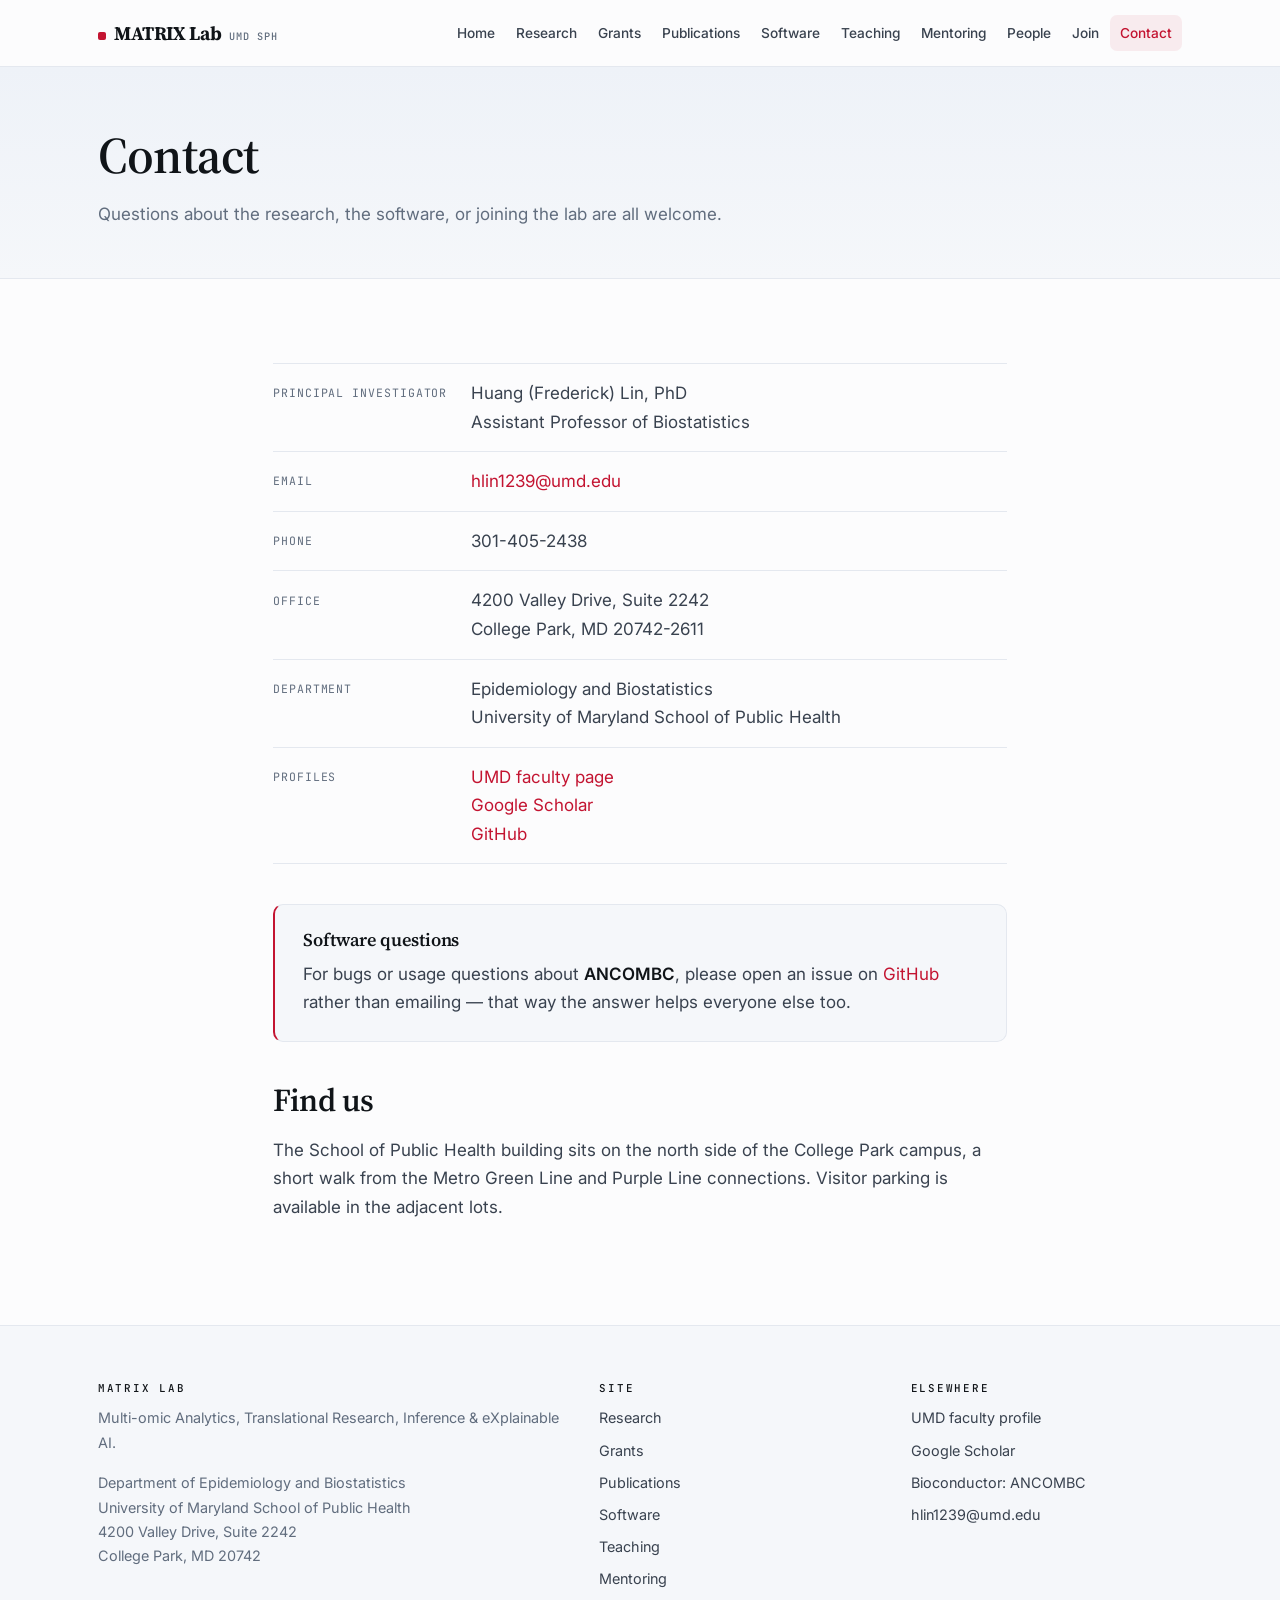
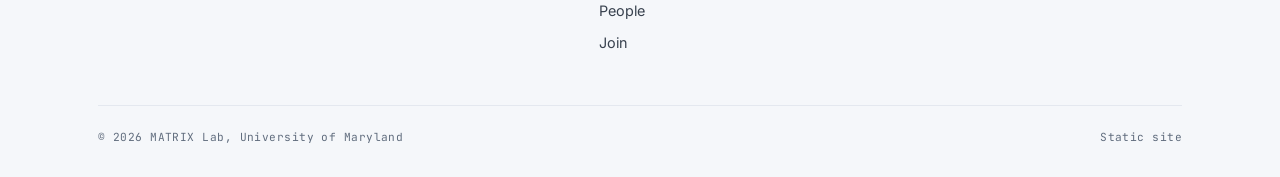
==== docs/contact.html @ 94267ea6 "Move site into docs/ and keep org profile text in-repo GitHub Pages branch deploys only publish from" ====
<!DOCTYPE html>
<html lang="en">
<head>
<meta charset="utf-8">
<meta name="viewport" content="width=device-width, initial-scale=1">
<title>Contact | MATRIX Lab</title>
<meta name="description" content="Contact the MATRIX Lab at the University of Maryland School of Public Health.">
<link rel="preconnect" href="https://fonts.googleapis.com">
<link rel="preconnect" href="https://fonts.gstatic.com" crossorigin>
<link href="https://fonts.googleapis.com/css2?family=Inter:wght@400;500;600;700&family=JetBrains+Mono:wght@400;500&family=Source+Serif+4:ital,opsz,wght@0,8..60,400..700;1,8..60,400&display=swap" rel="stylesheet">
<link rel="stylesheet" href="assets/css/style.css">
</head>
<body>
<a class="skip" href="#main">Skip to content</a>

<header class="site-header">
  <div class="wrap nav">
    <a class="brand" href="index.html"><span class="dot"></span>MATRIX Lab <small>UMD SPH</small></a>
    <button class="nav-toggle" aria-expanded="false" aria-controls="nav-links" aria-label="Toggle menu">&#9776;</button>
    <ul class="nav-links" id="nav-links">
      <li><a href="index.html">Home</a></li>
      <li><a href="research.html">Research</a></li>
      <li><a href="grants.html">Grants</a></li>
      <li><a href="publications.html">Publications</a></li>
      <li><a href="software.html">Software</a></li>
      <li><a href="teaching.html">Teaching</a></li>
      <li><a href="mentoring.html">Mentoring</a></li>
      <li><a href="people.html">People</a></li>
      <li><a href="join.html">Join</a></li>
      <li><a href="contact.html" class="active">Contact</a></li>
    </ul>
  </div>
</header>

<main id="main">
  <div class="page-head">
    <div class="wrap">
      <h1>Contact</h1>
      <p>Questions about the research, the software, or joining the lab are all welcome.</p>
    </div>
  </div>

  <section>
    <div class="wrap narrow">
      <div class="rows">
        <div><span class="k">Principal Investigator</span><span>Huang (Frederick) Lin, PhD<br>Assistant Professor of Biostatistics</span></div>
        <div><span class="k">Email</span><span><a href="mailto:hlin1239@umd.edu">hlin1239@umd.edu</a></span></div>
        <div><span class="k">Phone</span><span>301-405-2438</span></div>
        <div><span class="k">Office</span><span>4200 Valley Drive, Suite 2242<br>College Park, MD 20742-2611</span></div>
        <div><span class="k">Department</span><span>Epidemiology and Biostatistics<br>University of Maryland School of Public Health</span></div>
        <div><span class="k">Profiles</span><span>
          <a href="https://sph.umd.edu/people/huang-lin">UMD faculty page</a><br>
          <a href="https://scholar.google.com/citations?user=ysKnF2EAAAAJ&amp;hl=en">Google Scholar</a><br>
          <a href="https://github.com/FrederickHuangLin">GitHub</a>
        </span></div>
      </div>

      <div class="callout" style="margin-top:2.5rem">
        <h3>Software questions</h3>
        <p style="margin-bottom:0">
          For bugs or usage questions about <strong>ANCOMBC</strong>, please open an issue on
          <a href="https://github.com/FrederickHuangLin/ANCOMBC">GitHub</a> rather than emailing &mdash;
          that way the answer helps everyone else too.
        </p>
      </div>

      <h2 style="margin-top:2.5rem">Find us</h2>
      <p>
        The School of Public Health building sits on the north side of the College Park campus, a short
        walk from the Metro Green Line and Purple Line connections. Visitor parking is available in the
        adjacent lots.
      </p>
      <!-- EDIT: to embed a map, paste a Google Maps "Embed a map" iframe here. -->
    </div>
  </section>
</main>

<footer class="site-footer">
  <div class="wrap">
    <div class="footer-grid">
      <div>
        <h4>MATRIX Lab</h4>
        <p>Multi-omic Analytics, Translational Research, Inference &amp; eXplainable AI.</p>
        <p>Department of Epidemiology and Biostatistics<br>
           University of Maryland School of Public Health<br>
           4200 Valley Drive, Suite 2242<br>
           College Park, MD 20742</p>
      </div>
      <div>
        <h4>Site</h4>
        <ul>
          <li><a href="research.html">Research</a></li>
          <li><a href="grants.html">Grants</a></li>
          <li><a href="publications.html">Publications</a></li>
          <li><a href="software.html">Software</a></li>
          <li><a href="teaching.html">Teaching</a></li>
          <li><a href="mentoring.html">Mentoring</a></li>
          <li><a href="people.html">People</a></li>
          <li><a href="join.html">Join</a></li>
        </ul>
      </div>
      <div>
        <h4>Elsewhere</h4>
        <ul>
          <li><a href="https://sph.umd.edu/people/huang-lin">UMD faculty profile</a></li>
          <li><a href="https://scholar.google.com/citations?user=ysKnF2EAAAAJ&amp;hl=en">Google Scholar</a></li>
          <li><a href="https://www.bioconductor.org/packages/ANCOMBC/">Bioconductor: ANCOMBC</a></li>
          <li><a href="mailto:hlin1239@umd.edu">hlin1239@umd.edu</a></li>
        </ul>
      </div>
    </div>
    <div class="footer-bottom">
      <span>&copy; <span class="year">2026</span> MATRIX Lab, University of Maryland</span>
      <span>Static site</span>
    </div>
  </div>
</footer>

<script src="assets/js/main.js"></script>
</body>
</html>
---- docs/assets/css/style.css ----
/* ==========================================================================
   MATRIX Lab - stylesheet
   Light, minimalist, technical. All color decisions live in :root below,
   so re-theming the entire site is a few lines of editing.
   ========================================================================== */

:root {
  /* --- Surfaces (light throughout) --- */
  --paper:      #fcfcfd;   /* page background */
  --paper-warm: #f5f7fa;   /* alternating sections, page headers */
  --paper-tint: #eef2f8;   /* hero wash */
  --card:       #ffffff;

  /* --- Ink --- */
  --ink:    #101418;       /* headings + body */
  --ink-2:  #39424f;       /* secondary body */
  --muted:  #616d7e;       /* captions, labels */
  --line:   #e4e8ef;       /* hairlines */
  --line-2: #d3dae4;       /* stronger hairlines */

  /* --- Accents --- */
  --brand:      #c31431;   /* UMD-inspired red: links, accents */
  --brand-dark: #8f0d23;
  --brand-soft: rgba(195, 20, 49, .07);
  --cool:       #4a6fa5;   /* cool secondary, used only in graphics */

  /* --- Type --- */
  --serif: "Source Serif 4", Georgia, "Times New Roman", serif;
  --sans:  "Inter", -apple-system, BlinkMacSystemFont, "Segoe UI", Roboto, Arial, sans-serif;
  --mono:  "JetBrains Mono", ui-monospace, "Cascadia Code", Consolas, monospace;

  /* --- Layout --- */
  --maxw: 1140px;
  --radius: 10px;
}

/* --- Baseline --- */
*, *::before, *::after { box-sizing: border-box; }
html { scroll-behavior: smooth; -webkit-text-size-adjust: 100%; }
body {
  margin: 0;
  font-family: var(--sans);
  font-size: 17px;
  line-height: 1.68;
  color: var(--ink-2);
  background: var(--paper);
  -webkit-font-smoothing: antialiased;
}
img { max-width: 100%; display: block; }
a { color: var(--brand); text-decoration: none; }
a:hover { text-decoration: underline; text-underline-offset: 3px; }

h1, h2, h3, h4 {
  font-family: var(--serif); font-weight: 600; line-height: 1.18;
  color: var(--ink); margin: 0 0 .5em; letter-spacing: -.015em;
}
h1 { font-size: clamp(2.2rem, 5vw, 3.2rem); }
h2 { font-size: clamp(1.55rem, 3vw, 2rem); }
h3 { font-size: 1.13rem; letter-spacing: -.005em; }
p  { margin: 0 0 1.15em; }
ul, ol { margin: 0 0 1.15em; padding-left: 1.25em; }
li { margin-bottom: .45em; }
strong { color: var(--ink); font-weight: 600; }
code {
  font-family: var(--mono); font-size: .86em; color: var(--ink);
  background: var(--paper-warm); border: 1px solid var(--line);
  border-radius: 5px; padding: .12em .42em;
}
hr { border: 0; border-top: 1px solid var(--line); margin: 3rem 0; }

.wrap { max-width: var(--maxw); margin: 0 auto; padding: 0 28px; }
.narrow { max-width: 790px; }

/* ==========================================================================
   Header / navigation
   ========================================================================== */
.site-header {
  position: sticky; top: 0; z-index: 50;
  background: rgba(252,252,253,.86);
  backdrop-filter: saturate(180%) blur(12px);
  border-bottom: 1px solid var(--line);
}
.nav { display: flex; align-items: center; justify-content: space-between; height: 66px; gap: 20px; }

.brand {
  display: flex; align-items: baseline; gap: .5rem; flex: none;
  font-family: var(--serif); font-size: 1.2rem; font-weight: 700;
  color: var(--ink); letter-spacing: -.02em;
}
.brand:hover { text-decoration: none; }
.brand .dot { width: 8px; height: 8px; border-radius: 2px; background: var(--brand); display: inline-block; }
.brand small {
  font-family: var(--mono); font-size: .64rem; font-weight: 500; color: var(--muted);
  letter-spacing: .1em; text-transform: uppercase;
}

.nav-links { display: flex; gap: 1px; list-style: none; margin: 0; padding: 0; }
.nav-links li { margin: 0; }
.nav-links a {
  display: block; padding: 7px 10px; border-radius: 7px;
  color: var(--ink-2); font-size: .855rem; font-weight: 500; white-space: nowrap;
}
.nav-links a:hover { background: var(--paper-warm); color: var(--ink); text-decoration: none; }
.nav-links a.active { color: var(--brand); background: var(--brand-soft); }

.nav-toggle {
  display: none; background: none; border: 1px solid var(--line-2); border-radius: 8px;
  padding: 7px 11px; cursor: pointer; font-size: 1rem; line-height: 1; color: var(--ink);
}

@media (max-width: 1060px) {
  .nav-toggle { display: block; }
  .nav-links {
    display: none; position: absolute; top: 66px; left: 0; right: 0;
    flex-direction: column; gap: 0; padding: 8px 20px 18px;
    background: var(--paper); border-bottom: 1px solid var(--line);
  }
  .nav-links.open { display: flex; }
  .nav-links a { padding: 11px 8px; font-size: .95rem; }
}
@media (max-width: 420px) { .brand small { display: none; } }

/* ==========================================================================
   Hero (light)
   ========================================================================== */
.hero {
  background:
    linear-gradient(180deg, var(--paper-tint) 0%, var(--paper) 88%);
  border-bottom: 1px solid var(--line);
  padding: 84px 0 78px;
  position: relative; overflow: hidden;
}
.hero-grid { display: grid; grid-template-columns: 1.25fr .75fr; gap: 56px; align-items: center; }
@media (max-width: 940px) {
  .hero-grid { grid-template-columns: 1fr; gap: 40px; }
  .hero-figure { display: none; }
}
.hero h1 { margin-bottom: .22em; }
.hero .expansion {
  font-family: var(--sans); font-size: clamp(1rem, 2vw, 1.16rem);
  color: var(--muted); margin-bottom: 1.5em; max-width: 46ch;
}
.hero .expansion b { color: var(--brand); font-weight: 600; }
.hero .mission { font-size: 1.07rem; color: var(--ink-2); max-width: 60ch; }
.tagline {
  font-family: var(--serif); font-style: italic; font-size: 1.22rem; color: var(--ink);
  border-left: 2px solid var(--brand); padding-left: 1.1rem; margin: 2.1rem 0 0;
}

/* mono micro-labels give the site its technical register */
.eyebrow, .kicker, .lbl {
  font-family: var(--mono); font-size: .68rem; font-weight: 500;
  letter-spacing: .16em; text-transform: uppercase;
}
.eyebrow { display: inline-block; color: var(--brand); margin-bottom: 1.15rem; }
.kicker  { display: block; color: var(--brand); margin-bottom: .8rem; }

/* --- Buttons --- */
.btn {
  display: inline-block; padding: 10px 19px; border-radius: 8px;
  font-size: .9rem; font-weight: 600; border: 1px solid transparent; cursor: pointer;
  transition: background .15s ease, border-color .15s ease, color .15s ease;
}
.btn:hover { text-decoration: none; }
.btn-primary { background: var(--brand); color: #fff; }
.btn-primary:hover { background: var(--brand-dark); }
.btn-outline { border-color: var(--line-2); color: var(--ink); background: var(--card); }
.btn-outline:hover { border-color: var(--brand); color: var(--brand); }
.btn-row { display: flex; flex-wrap: wrap; gap: 11px; margin-top: 2.1rem; }

/* ==========================================================================
   Sections
   ========================================================================== */
section { padding: 84px 0; }
section.soft {
  background: var(--paper-warm);
  border-top: 1px solid var(--line); border-bottom: 1px solid var(--line);
}
.section-head { max-width: 70ch; margin-bottom: 2.8rem; }
.section-head p { color: var(--muted); margin-bottom: 0; }

/* Interior page header */
.page-head {
  background: linear-gradient(180deg, var(--paper-tint), var(--paper-warm));
  border-bottom: 1px solid var(--line); padding: 58px 0 50px;
}
.page-head h1 { margin-bottom: .28em; }
.page-head p { color: var(--muted); max-width: 68ch; margin-bottom: 0; }

/* --- Grids & cards --- */
.grid { display: grid; gap: 18px; }
.grid-2 { grid-template-columns: repeat(auto-fit, minmax(300px, 1fr)); }
.grid-3 { grid-template-columns: repeat(auto-fit, minmax(275px, 1fr)); }
.grid-4 { grid-template-columns: repeat(auto-fit, minmax(200px, 1fr)); }

.card {
  background: var(--card); border: 1px solid var(--line); border-radius: var(--radius);
  padding: 26px 26px 28px;
  transition: border-color .18s ease, transform .18s ease;
}
.card:hover { border-color: var(--line-2); transform: translateY(-2px); }
.card h3 { margin-bottom: .5em; }
.card p:last-child { margin-bottom: 0; }
.card .icon {
  width: 34px; height: 34px; border-radius: 8px; display: grid; place-items: center;
  background: var(--brand-soft); color: var(--brand); margin-bottom: 15px;
}
.card .icon svg { width: 19px; height: 19px; }
.card .role { color: var(--brand); font-weight: 600; font-size: .87rem; margin-bottom: .9em; }

/* Stat tiles */
.stat { text-align: center; padding: 26px 16px; }
.stat .num { font-family: var(--serif); font-size: 2.15rem; font-weight: 600; color: var(--ink); line-height: 1; }
.stat .lbl { display: block; color: var(--muted); margin-top: .7rem; }

/* --- News list --- */
.news { list-style: none; padding: 0; margin: 0; }
.news li {
  display: grid; grid-template-columns: 112px 1fr; gap: 20px;
  padding: 17px 0; border-top: 1px solid var(--line); margin: 0;
}
.news li:last-child { border-bottom: 1px solid var(--line); }
.news time { font-family: var(--mono); font-size: .78rem; color: var(--muted); padding-top: .3em; }
.news p { margin: 0; }
@media (max-width: 620px) { .news li { grid-template-columns: 1fr; gap: 5px; } }

/* --- People --- */
.person { display: grid; grid-template-columns: 190px 1fr; gap: 34px; align-items: start; }
.person img, .person .avatar {
  width: 190px; height: 232px; object-fit: cover; border-radius: var(--radius);
  border: 1px solid var(--line); background: var(--paper-warm);
}
.avatar {
  display: grid; place-items: center; color: var(--muted);
  font-family: var(--mono); font-size: .7rem; text-align: center; padding: 14px; line-height: 1.6;
}
.person h3 { margin-bottom: .18em; font-size: 1.3rem; }
.person .role { color: var(--brand); font-weight: 600; font-size: .9rem; margin-bottom: 1.1em; }
@media (max-width: 700px) { .person { grid-template-columns: 1fr; gap: 20px; } }

.member { text-align: center; }
.member .avatar, .member img { width: 100%; height: 190px; margin-bottom: 15px; }
.member h3 { font-size: 1rem; margin-bottom: .12em; }
.member .role { font-size: .82rem; color: var(--muted); margin: 0; }

/* --- Entry lists: publications, grants, courses, mentee projects --- */
.pub-list { list-style: none; padding: 0; margin: 0; }
.pub-list > li { padding: 24px 0; border-top: 1px solid var(--line); margin: 0; }
.pub-list > li:last-child { border-bottom: 1px solid var(--line); }
.pub-title {
  font-family: var(--serif); font-size: 1.12rem; font-weight: 600;
  display: block; margin-bottom: .32em; color: var(--ink);
}
.pub-authors { color: var(--muted); font-size: .92rem; margin-bottom: .3em; }
.pub-authors .me { color: var(--ink); font-weight: 600; }
.pub-venue { font-size: .92rem; margin-bottom: 0; color: var(--muted); }
.pub-venue em { color: var(--ink); font-style: italic; }
.pub-note { font-size: .95rem; margin: .7em 0 0; }
.pub-links { margin-top: .7em; display: flex; flex-wrap: wrap; gap: 7px; }

.tag {
  display: inline-block; font-family: var(--mono); font-size: .68rem; font-weight: 500;
  letter-spacing: .05em; padding: 3px 9px; border-radius: 999px;
  border: 1px solid var(--line); background: var(--paper-warm); color: var(--muted);
}
a.tag:hover { border-color: var(--brand); color: var(--brand); text-decoration: none; }
.tag-hi { background: var(--brand-soft); border-color: rgba(195,20,49,.22); color: var(--brand); }
.tag-on { background: #e9f3ec; border-color: #c3e0cc; color: #1f6b3a; }   /* active / current */
.tag-off{ background: var(--paper-warm); border-color: var(--line); color: var(--muted); } /* completed */

/* --- Key/value rows --- */
.rows { border-top: 1px solid var(--line); }
.rows > div {
  display: grid; grid-template-columns: 178px 1fr; gap: 20px;
  padding: 15px 0; border-bottom: 1px solid var(--line);
}
.rows .k { font-family: var(--mono); font-size: .72rem; letter-spacing: .08em;
           text-transform: uppercase; color: var(--muted); padding-top: .35em; }
@media (max-width: 620px) { .rows > div { grid-template-columns: 1fr; gap: 3px; } .rows .k { padding-top: 0; } }

/* --- Callout --- */
.callout {
  background: var(--paper-warm); border: 1px solid var(--line);
  border-left: 2px solid var(--brand); border-radius: var(--radius); padding: 24px 28px;
}
.callout h3 { margin-top: 0; }
.callout p:last-child { margin-bottom: 0; }

/* --- Placeholder marker: obvious on screen, easy to grep for --- */
.todo {
  display: block; border: 1px dashed var(--line-2); border-radius: var(--radius);
  background: repeating-linear-gradient(135deg, transparent, transparent 9px, rgba(0,0,0,.014) 9px, rgba(0,0,0,.014) 18px);
  padding: 18px 22px; color: var(--muted); font-size: .93rem;
}
.todo::before {
  content: "PLACEHOLDER"; display: block; font-family: var(--mono); font-size: .62rem;
  letter-spacing: .16em; color: var(--brand); margin-bottom: .5em;
}
.todo p:last-child { margin-bottom: 0; }

/* ==========================================================================
   Footer (light)
   ========================================================================== */
.site-footer {
  background: var(--paper-warm); border-top: 1px solid var(--line);
  color: var(--muted); padding: 56px 0 30px; font-size: .9rem;
}
.site-footer h4 {
  font-family: var(--mono); font-size: .68rem; font-weight: 500; letter-spacing: .16em;
  text-transform: uppercase; color: var(--ink); margin-bottom: 1.1em;
}
.site-footer a { color: var(--ink-2); }
.site-footer a:hover { color: var(--brand); }
.footer-grid { display: grid; grid-template-columns: 1.7fr 1fr 1fr; gap: 40px; }
@media (max-width: 760px) { .footer-grid { grid-template-columns: 1fr; gap: 30px; } }
.site-footer ul { list-style: none; padding: 0; margin: 0; }
.site-footer li { margin-bottom: .55em; }
.footer-bottom {
  margin-top: 42px; padding-top: 22px; border-top: 1px solid var(--line);
  display: flex; justify-content: space-between; flex-wrap: wrap; gap: 10px;
  font-family: var(--mono); font-size: .7rem; letter-spacing: .04em; color: var(--muted);
}

/* Accessibility */
.skip { position: absolute; left: -9999px; }
.skip:focus {
  left: 14px; top: 14px; background: var(--card); color: var(--ink);
  padding: 10px 16px; border-radius: 8px; border: 1px solid var(--line-2); z-index: 100;
}
:focus-visible { outline: 2px solid var(--brand); outline-offset: 2px; border-radius: 4px; }

@media print {
  .site-header, .site-footer, .btn-row, .nav-toggle { display: none; }
  body { font-size: 11pt; }
}

/* --- Hero figure: the sparse-matrix motif --- */
.hero-figure { justify-self: end; max-width: 300px; width: 100%; }
.hero-figure svg { display: block; overflow: visible; }
.figure-note {
  font-family: var(--mono); font-size: .62rem; letter-spacing: .1em;
  text-transform: uppercase; color: var(--muted);
  margin: 1.1rem 0 0; text-align: right;
}

/* --- Cards that are themselves links --- */
a.card { display: block; text-decoration: none; }
a.card:hover { text-decoration: none; border-color: var(--brand); }
a.card h3 { color: var(--ink); }
a.card .kicker { margin-bottom: .55rem; }
a.card p { color: var(--ink-2); }
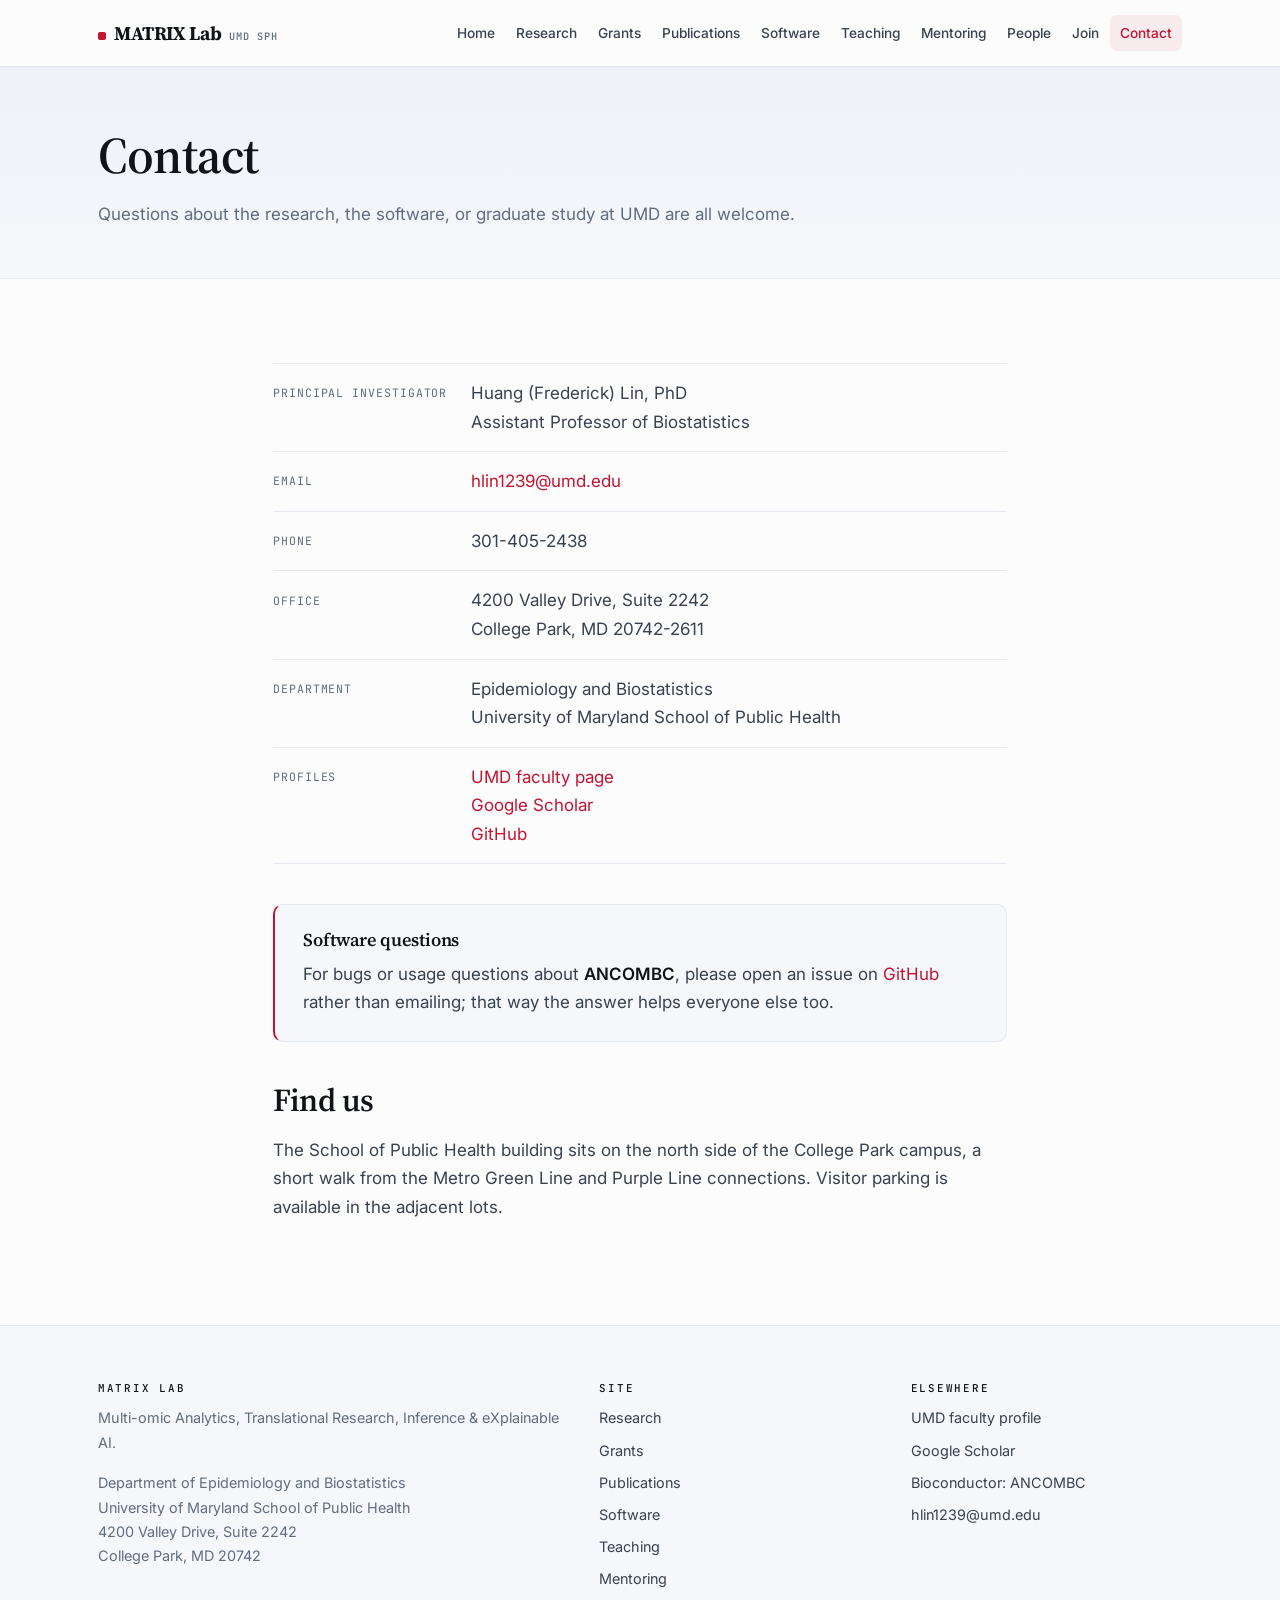
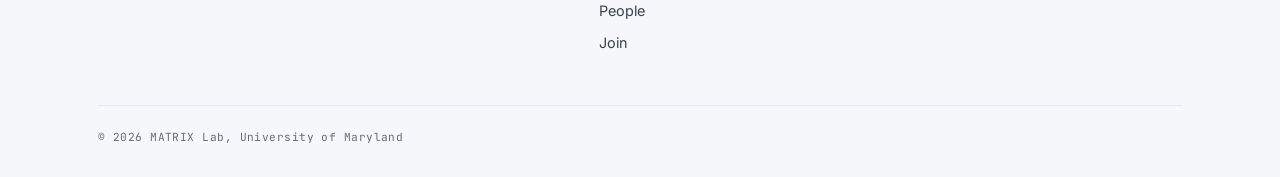
==== commit 75ca2d6d: "Revise site copy ahead of publication Tone down recruitment language throughout: the Join page now p" ====
--- a/docs/contact.html
+++ b/docs/contact.html
@@ -1,121 +1,119 @@
-<!DOCTYPE html>
-<html lang="en">
-<head>
-<meta charset="utf-8">
-<meta name="viewport" content="width=device-width, initial-scale=1">
-<title>Contact | MATRIX Lab</title>
-<meta name="description" content="Contact the MATRIX Lab at the University of Maryland School of Public Health.">
-<link rel="preconnect" href="https://fonts.googleapis.com">
-<link rel="preconnect" href="https://fonts.gstatic.com" crossorigin>
-<link href="https://fonts.googleapis.com/css2?family=Inter:wght@400;500;600;700&family=JetBrains+Mono:wght@400;500&family=Source+Serif+4:ital,opsz,wght@0,8..60,400..700;1,8..60,400&display=swap" rel="stylesheet">
-<link rel="stylesheet" href="assets/css/style.css">
-</head>
-<body>
-<a class="skip" href="#main">Skip to content</a>
-
-<header class="site-header">
-  <div class="wrap nav">
-    <a class="brand" href="index.html"><span class="dot"></span>MATRIX Lab <small>UMD SPH</small></a>
-    <button class="nav-toggle" aria-expanded="false" aria-controls="nav-links" aria-label="Toggle menu">&#9776;</button>
-    <ul class="nav-links" id="nav-links">
-      <li><a href="index.html">Home</a></li>
-      <li><a href="research.html">Research</a></li>
-      <li><a href="grants.html">Grants</a></li>
-      <li><a href="publications.html">Publications</a></li>
-      <li><a href="software.html">Software</a></li>
-      <li><a href="teaching.html">Teaching</a></li>
-      <li><a href="mentoring.html">Mentoring</a></li>
-      <li><a href="people.html">People</a></li>
-      <li><a href="join.html">Join</a></li>
-      <li><a href="contact.html" class="active">Contact</a></li>
-    </ul>
-  </div>
-</header>
-
-<main id="main">
-  <div class="page-head">
-    <div class="wrap">
-      <h1>Contact</h1>
-      <p>Questions about the research, the software, or joining the lab are all welcome.</p>
-    </div>
-  </div>
-
-  <section>
-    <div class="wrap narrow">
-      <div class="rows">
-        <div><span class="k">Principal Investigator</span><span>Huang (Frederick) Lin, PhD<br>Assistant Professor of Biostatistics</span></div>
-        <div><span class="k">Email</span><span><a href="mailto:hlin1239@umd.edu">hlin1239@umd.edu</a></span></div>
-        <div><span class="k">Phone</span><span>301-405-2438</span></div>
-        <div><span class="k">Office</span><span>4200 Valley Drive, Suite 2242<br>College Park, MD 20742-2611</span></div>
-        <div><span class="k">Department</span><span>Epidemiology and Biostatistics<br>University of Maryland School of Public Health</span></div>
-        <div><span class="k">Profiles</span><span>
-          <a href="https://sph.umd.edu/people/huang-lin">UMD faculty page</a><br>
-          <a href="https://scholar.google.com/citations?user=ysKnF2EAAAAJ&amp;hl=en">Google Scholar</a><br>
-          <a href="https://github.com/FrederickHuangLin">GitHub</a>
-        </span></div>
-      </div>
-
-      <div class="callout" style="margin-top:2.5rem">
-        <h3>Software questions</h3>
-        <p style="margin-bottom:0">
-          For bugs or usage questions about <strong>ANCOMBC</strong>, please open an issue on
-          <a href="https://github.com/FrederickHuangLin/ANCOMBC">GitHub</a> rather than emailing &mdash;
-          that way the answer helps everyone else too.
-        </p>
-      </div>
-
-      <h2 style="margin-top:2.5rem">Find us</h2>
-      <p>
-        The School of Public Health building sits on the north side of the College Park campus, a short
-        walk from the Metro Green Line and Purple Line connections. Visitor parking is available in the
-        adjacent lots.
-      </p>
-      <!-- EDIT: to embed a map, paste a Google Maps "Embed a map" iframe here. -->
-    </div>
-  </section>
-</main>
-
-<footer class="site-footer">
-  <div class="wrap">
-    <div class="footer-grid">
-      <div>
-        <h4>MATRIX Lab</h4>
-        <p>Multi-omic Analytics, Translational Research, Inference &amp; eXplainable AI.</p>
-        <p>Department of Epidemiology and Biostatistics<br>
-           University of Maryland School of Public Health<br>
-           4200 Valley Drive, Suite 2242<br>
-           College Park, MD 20742</p>
-      </div>
-      <div>
-        <h4>Site</h4>
-        <ul>
-          <li><a href="research.html">Research</a></li>
-          <li><a href="grants.html">Grants</a></li>
-          <li><a href="publications.html">Publications</a></li>
-          <li><a href="software.html">Software</a></li>
-          <li><a href="teaching.html">Teaching</a></li>
-          <li><a href="mentoring.html">Mentoring</a></li>
-          <li><a href="people.html">People</a></li>
-          <li><a href="join.html">Join</a></li>
-        </ul>
-      </div>
-      <div>
-        <h4>Elsewhere</h4>
-        <ul>
-          <li><a href="https://sph.umd.edu/people/huang-lin">UMD faculty profile</a></li>
-          <li><a href="https://scholar.google.com/citations?user=ysKnF2EAAAAJ&amp;hl=en">Google Scholar</a></li>
-          <li><a href="https://www.bioconductor.org/packages/ANCOMBC/">Bioconductor: ANCOMBC</a></li>
-          <li><a href="mailto:hlin1239@umd.edu">hlin1239@umd.edu</a></li>
-        </ul>
-      </div>
-    </div>
-    <div class="footer-bottom">
-      <span>&copy; <span class="year">2026</span> MATRIX Lab, University of Maryland</span>
-      <span>Static site</span>
-    </div>
-  </div>
-</footer>
-
-<script src="assets/js/main.js"></script>
-</body>
-</html>
+<!DOCTYPE html>
+<html lang="en">
+<head>
+<meta charset="utf-8">
+<meta name="viewport" content="width=device-width, initial-scale=1">
+<title>Contact | MATRIX Lab</title>
+<meta name="description" content="Contact the MATRIX Lab at the University of Maryland School of Public Health.">
+<link rel="preconnect" href="https://fonts.googleapis.com">
+<link rel="preconnect" href="https://fonts.gstatic.com" crossorigin>
+<link href="https://fonts.googleapis.com/css2?family=Inter:wght@400;500;600;700&family=JetBrains+Mono:wght@400;500&family=Source+Serif+4:ital,opsz,wght@0,8..60,400..700;1,8..60,400&display=swap" rel="stylesheet">
+<link rel="stylesheet" href="assets/css/style.css">
+</head>
+<body>
+<a class="skip" href="#main">Skip to content</a>
+
+<header class="site-header">
+  <div class="wrap nav">
+    <a class="brand" href="index.html"><span class="dot"></span>MATRIX Lab <small>UMD SPH</small></a>
+    <button class="nav-toggle" aria-expanded="false" aria-controls="nav-links" aria-label="Toggle menu">&#9776;</button>
+    <ul class="nav-links" id="nav-links">
+      <li><a href="index.html">Home</a></li>
+      <li><a href="research.html">Research</a></li>
+      <li><a href="grants.html">Grants</a></li>
+      <li><a href="publications.html">Publications</a></li>
+      <li><a href="software.html">Software</a></li>
+      <li><a href="teaching.html">Teaching</a></li>
+      <li><a href="mentoring.html">Mentoring</a></li>
+      <li><a href="people.html">People</a></li>
+      <li><a href="join.html">Join</a></li>
+      <li><a href="contact.html" class="active">Contact</a></li>
+    </ul>
+  </div>
+</header>
+
+<main id="main">
+  <div class="page-head">
+    <div class="wrap">
+      <h1>Contact</h1>
+      <p>Questions about the research, the software, or graduate study at UMD are all welcome.</p>
+    </div>
+  </div>
+
+  <section>
+    <div class="wrap narrow">
+      <div class="rows">
+        <div><span class="k">Principal Investigator</span><span>Huang (Frederick) Lin, PhD<br>Assistant Professor of Biostatistics</span></div>
+        <div><span class="k">Email</span><span><a href="mailto:hlin1239@umd.edu">hlin1239@umd.edu</a></span></div>
+        <div><span class="k">Phone</span><span>301-405-2438</span></div>
+        <div><span class="k">Office</span><span>4200 Valley Drive, Suite 2242<br>College Park, MD 20742-2611</span></div>
+        <div><span class="k">Department</span><span>Epidemiology and Biostatistics<br>University of Maryland School of Public Health</span></div>
+        <div><span class="k">Profiles</span><span>
+          <a href="https://sph.umd.edu/people/huang-lin">UMD faculty page</a><br>
+          <a href="https://scholar.google.com/citations?user=ysKnF2EAAAAJ&amp;hl=en">Google Scholar</a><br>
+          <a href="https://github.com/FrederickHuangLin">GitHub</a>
+        </span></div>
+      </div>
+
+      <div class="callout" style="margin-top:2.5rem">
+        <h3>Software questions</h3>
+        <p style="margin-bottom:0">
+          For bugs or usage questions about <strong>ANCOMBC</strong>, please open an issue on
+          <a href="https://github.com/FrederickHuangLin/ANCOMBC">GitHub</a> rather than emailing;
+          that way the answer helps everyone else too.
+        </p>
+      </div>
+
+      <h2 style="margin-top:2.5rem">Find us</h2>
+      <p>
+        The School of Public Health building sits on the north side of the College Park campus, a short
+        walk from the Metro Green Line and Purple Line connections. Visitor parking is available in the
+        adjacent lots.
+      </p>
+    </div>
+  </section>
+</main>
+
+<footer class="site-footer">
+  <div class="wrap">
+    <div class="footer-grid">
+      <div>
+        <h4>MATRIX Lab</h4>
+        <p>Multi-omic Analytics, Translational Research, Inference &amp; eXplainable AI.</p>
+        <p>Department of Epidemiology and Biostatistics<br>
+           University of Maryland School of Public Health<br>
+           4200 Valley Drive, Suite 2242<br>
+           College Park, MD 20742</p>
+      </div>
+      <div>
+        <h4>Site</h4>
+        <ul>
+          <li><a href="research.html">Research</a></li>
+          <li><a href="grants.html">Grants</a></li>
+          <li><a href="publications.html">Publications</a></li>
+          <li><a href="software.html">Software</a></li>
+          <li><a href="teaching.html">Teaching</a></li>
+          <li><a href="mentoring.html">Mentoring</a></li>
+          <li><a href="people.html">People</a></li>
+          <li><a href="join.html">Join</a></li>
+        </ul>
+      </div>
+      <div>
+        <h4>Elsewhere</h4>
+        <ul>
+          <li><a href="https://sph.umd.edu/people/huang-lin">UMD faculty profile</a></li>
+          <li><a href="https://scholar.google.com/citations?user=ysKnF2EAAAAJ&amp;hl=en">Google Scholar</a></li>
+          <li><a href="https://www.bioconductor.org/packages/ANCOMBC/">Bioconductor: ANCOMBC</a></li>
+          <li><a href="mailto:hlin1239@umd.edu">hlin1239@umd.edu</a></li>
+        </ul>
+      </div>
+    </div>
+    <div class="footer-bottom">
+      <span>&copy; <span class="year">2026</span> MATRIX Lab, University of Maryland</span>
+    </div>
+  </div>
+</footer>
+
+<script src="assets/js/main.js"></script>
+</body>
+</html>
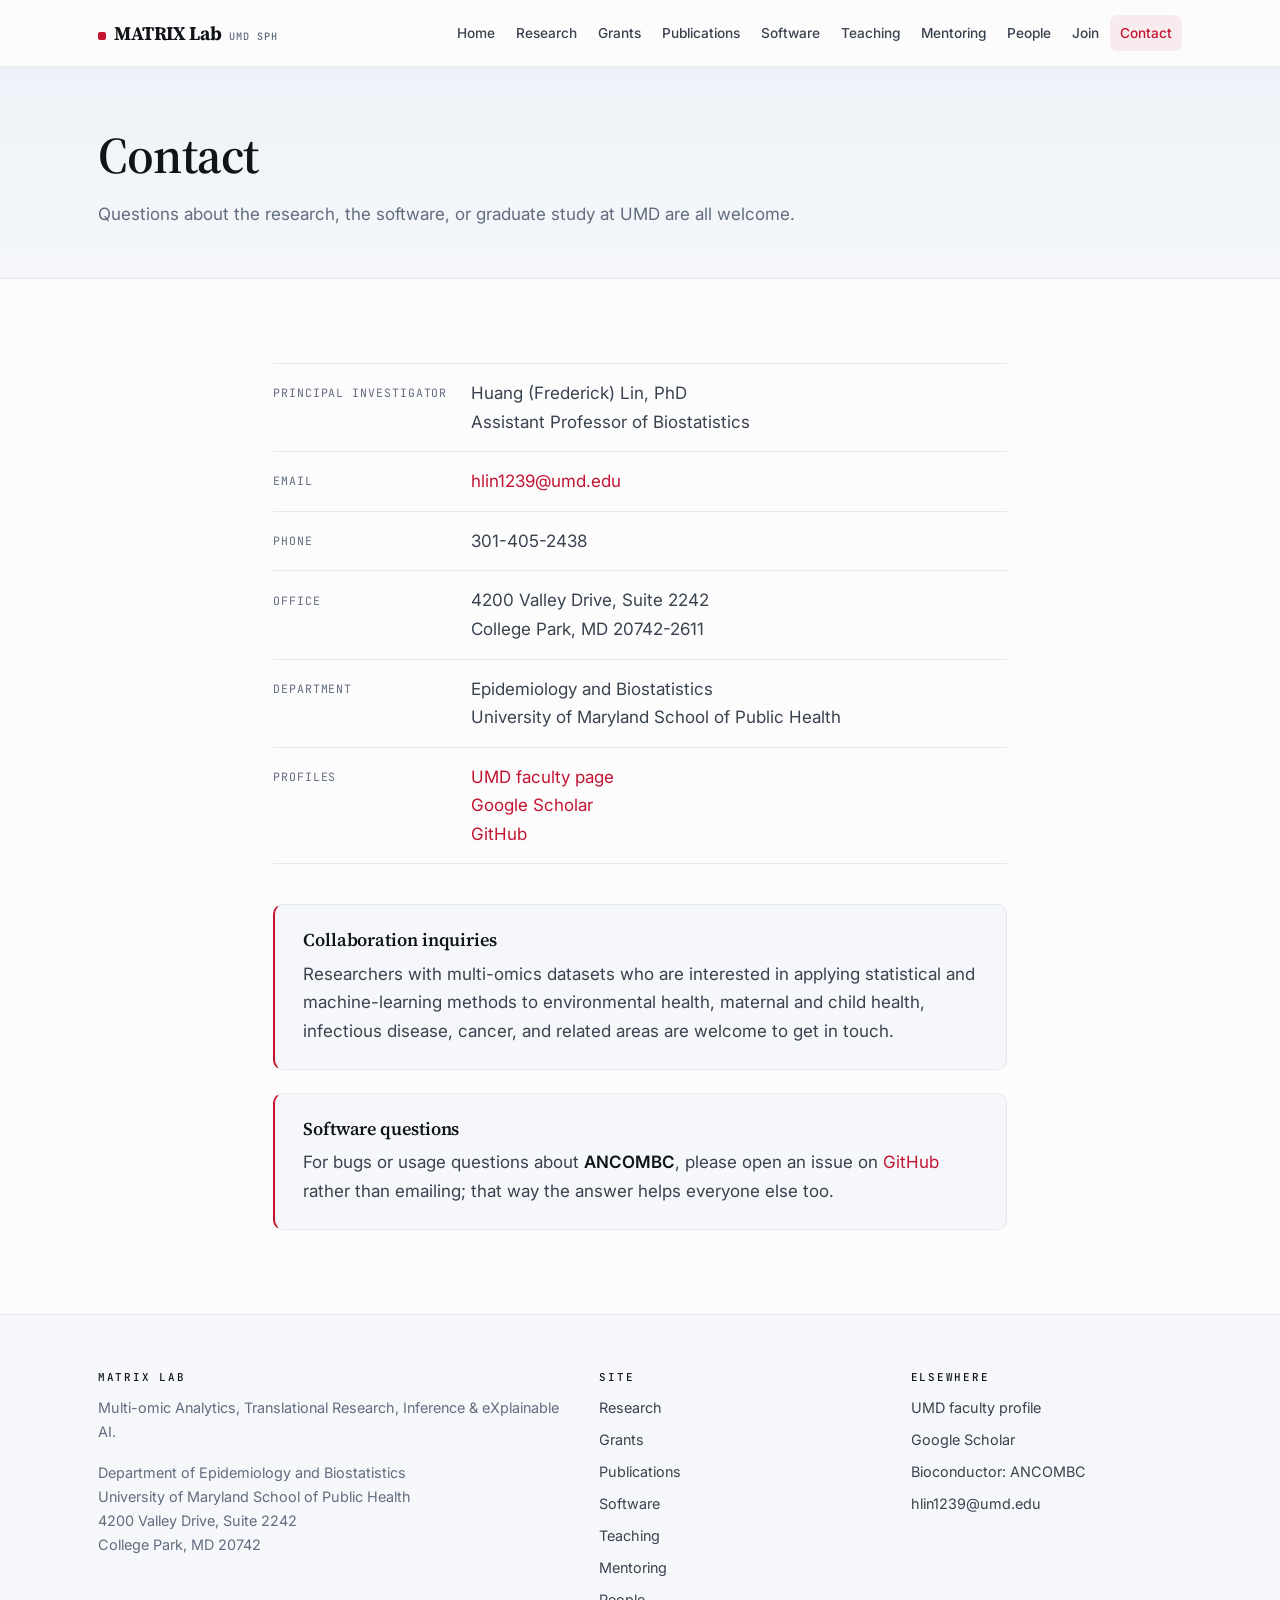
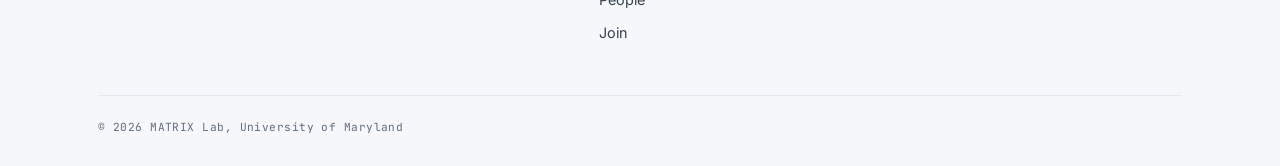
==== commit 74e8dc46: "Further copy revisions Mentoring: split the master's section from a new undergraduate and high schoo" ====
--- a/docs/contact.html
+++ b/docs/contact.html
@@ -56,6 +56,15 @@
       </div>
 
       <div class="callout" style="margin-top:2.5rem">
+        <h3>Collaboration inquiries</h3>
+        <p style="margin-bottom:0">
+          Researchers with multi-omics datasets who are interested in applying statistical and
+          machine-learning methods to environmental health, maternal and child health, infectious
+          disease, cancer, and related areas are welcome to get in touch.
+        </p>
+      </div>
+
+      <div class="callout" style="margin-top:1.4rem">
         <h3>Software questions</h3>
         <p style="margin-bottom:0">
           For bugs or usage questions about <strong>ANCOMBC</strong>, please open an issue on
@@ -63,13 +72,6 @@
           that way the answer helps everyone else too.
         </p>
       </div>
-
-      <h2 style="margin-top:2.5rem">Find us</h2>
-      <p>
-        The School of Public Health building sits on the north side of the College Park campus, a short
-        walk from the Metro Green Line and Purple Line connections. Visitor parking is available in the
-        adjacent lots.
-      </p>
     </div>
   </section>
 </main>
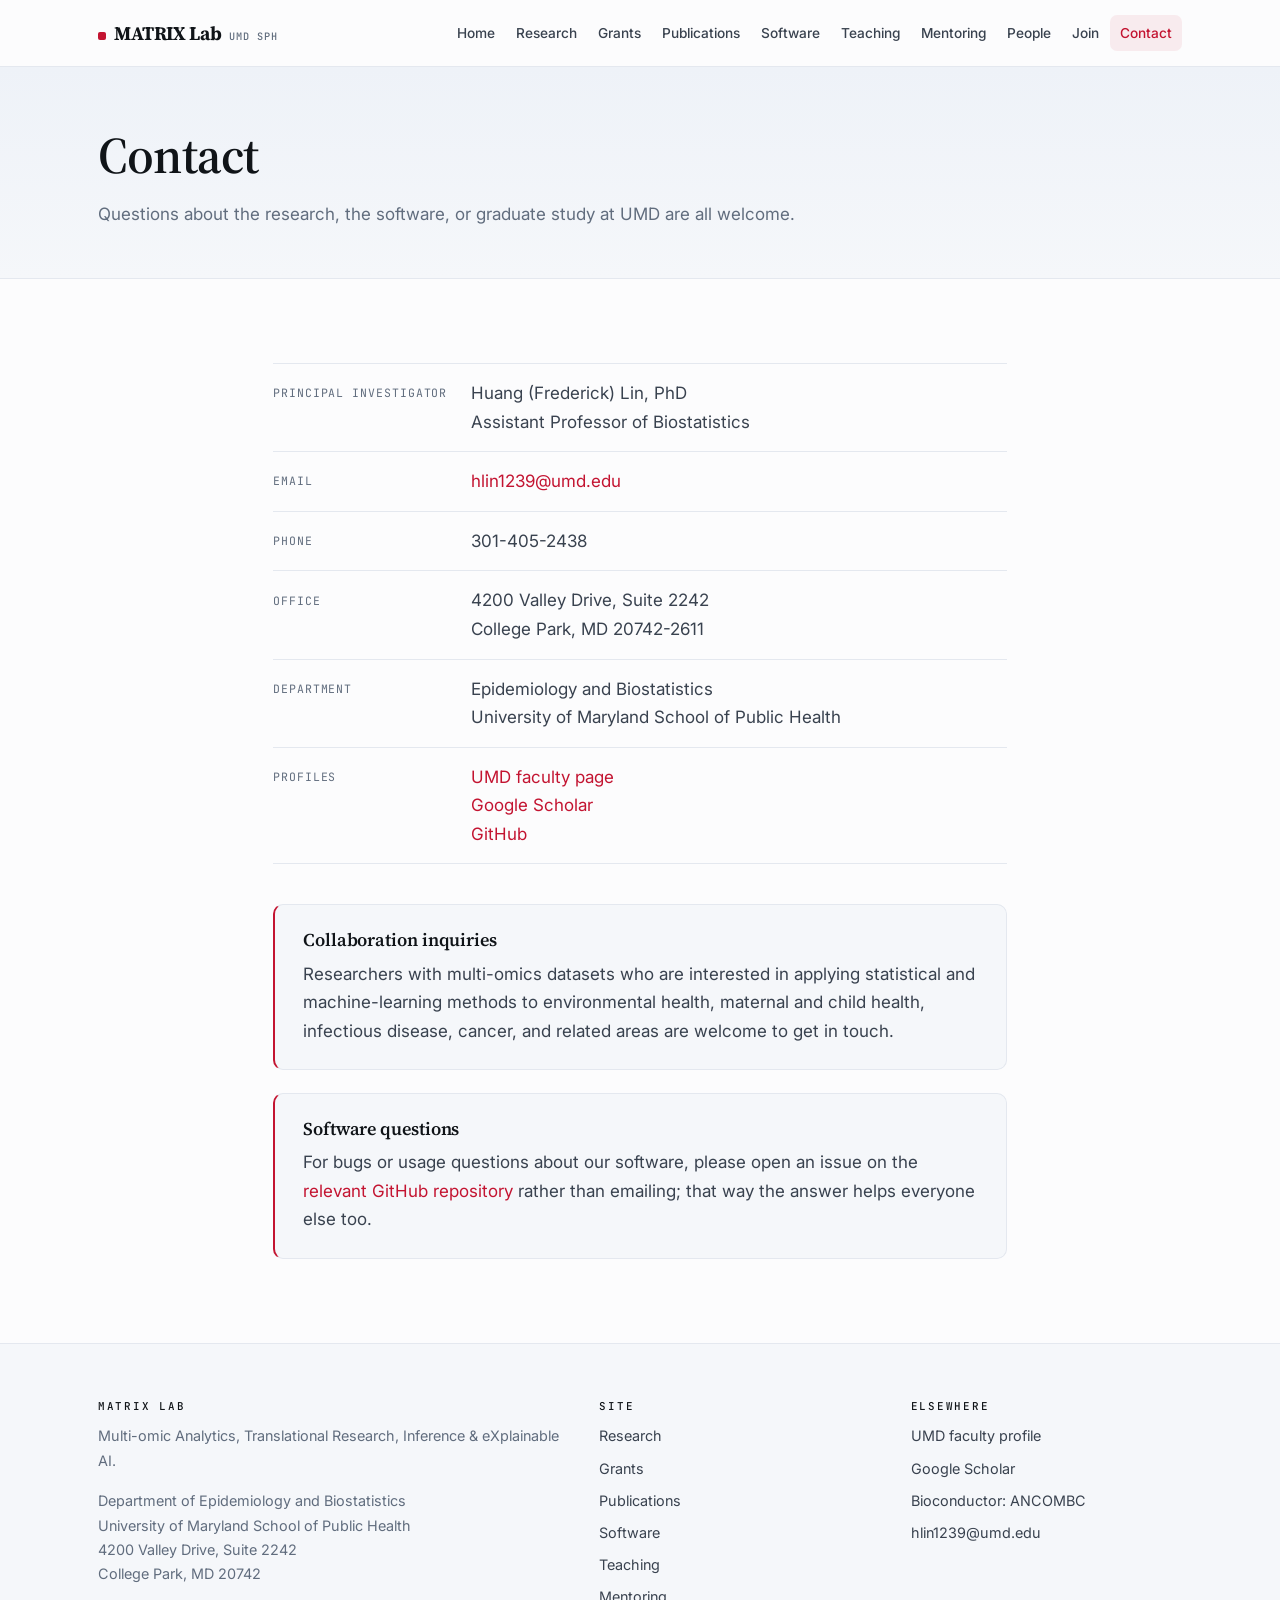
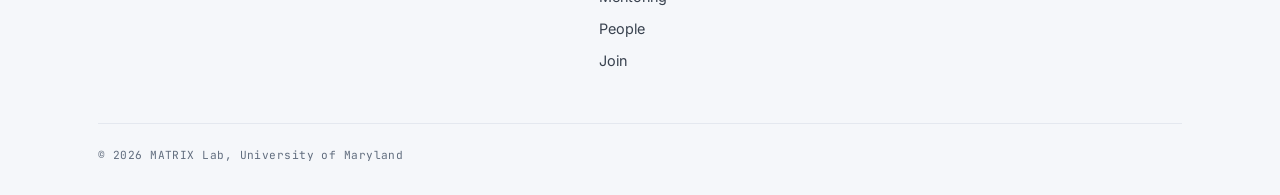
==== commit 9db373dc: "Generalise the software-questions callout beyond ANCOMBC The callout named ANCOMBC while the softwar" ====
--- a/docs/contact.html
+++ b/docs/contact.html
@@ -67,9 +67,9 @@
       <div class="callout" style="margin-top:1.4rem">
         <h3>Software questions</h3>
         <p style="margin-bottom:0">
-          For bugs or usage questions about <strong>ANCOMBC</strong>, please open an issue on
-          <a href="https://github.com/FrederickHuangLin/ANCOMBC">GitHub</a> rather than emailing;
-          that way the answer helps everyone else too.
+          For bugs or usage questions about our software, please open an issue on the
+          <a href="https://github.com/FrederickHuangLin">relevant GitHub repository</a> rather than
+          emailing; that way the answer helps everyone else too.
         </p>
       </div>
     </div>
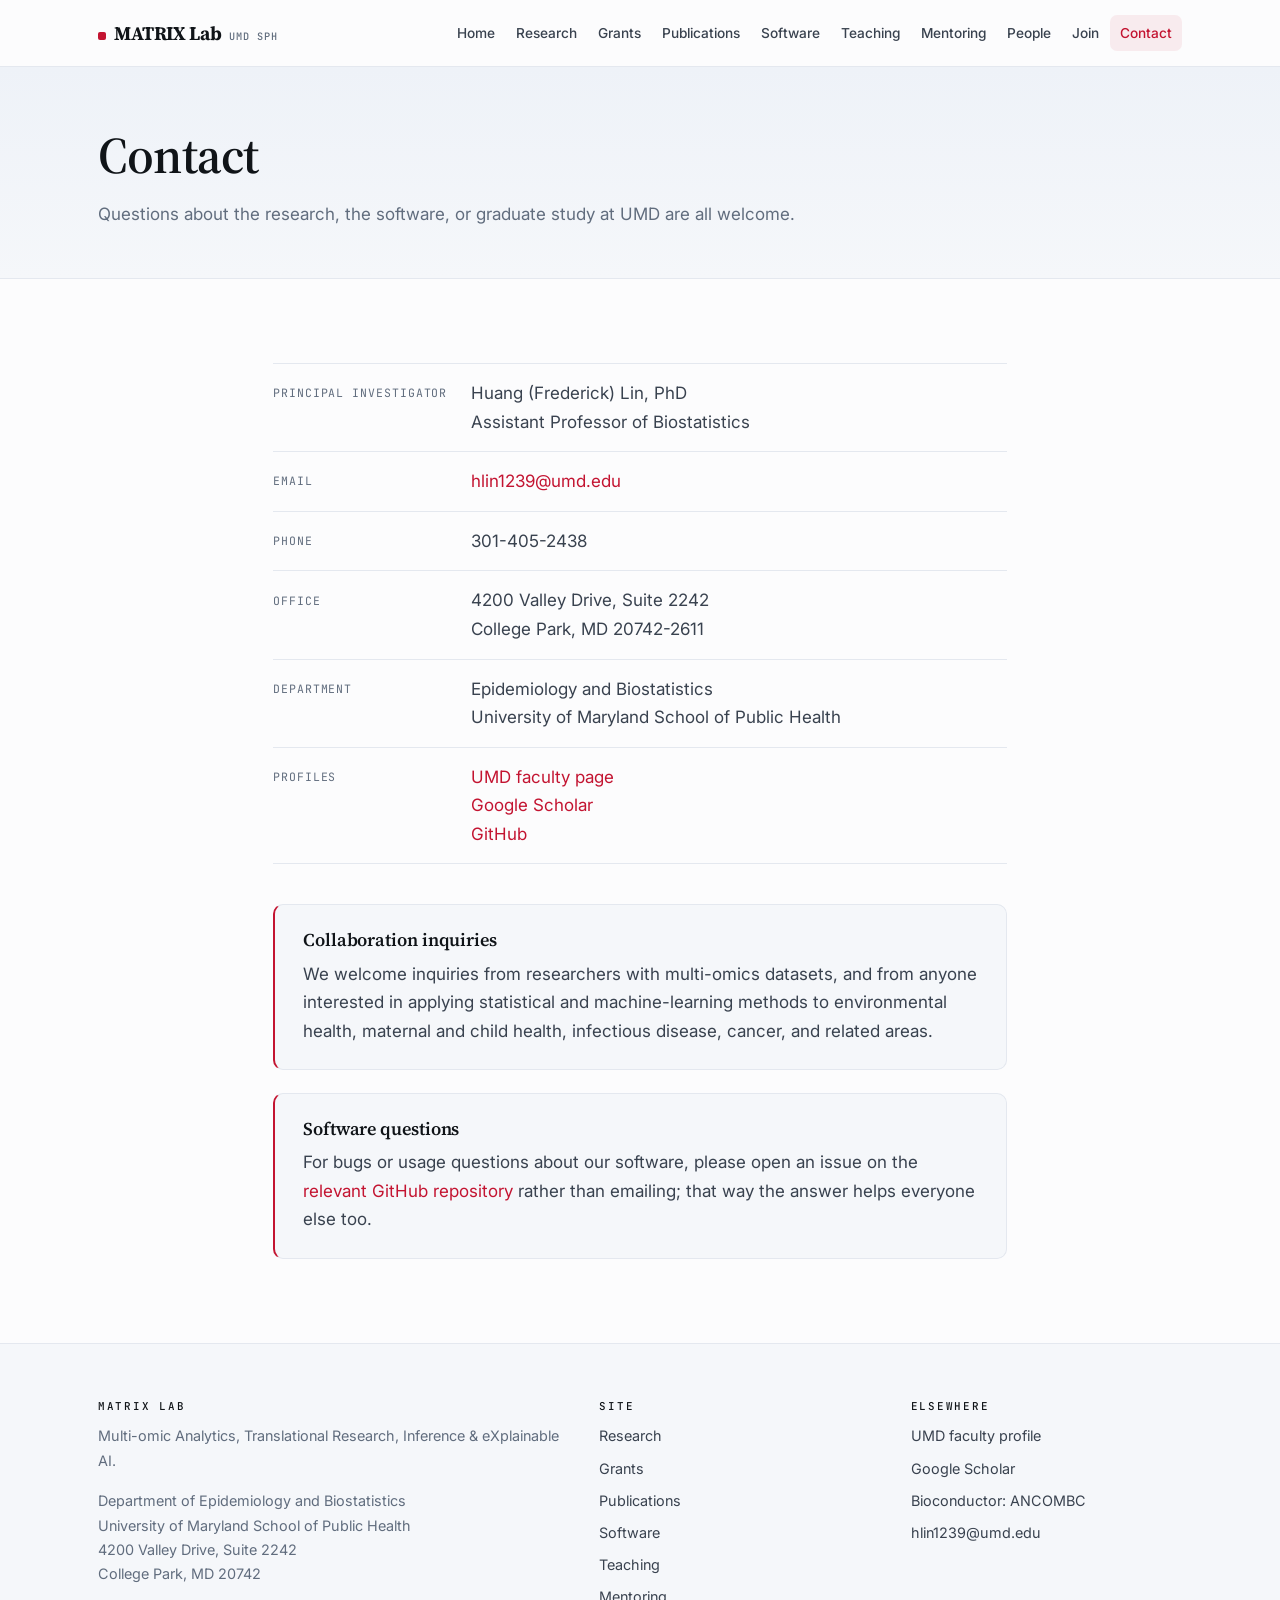
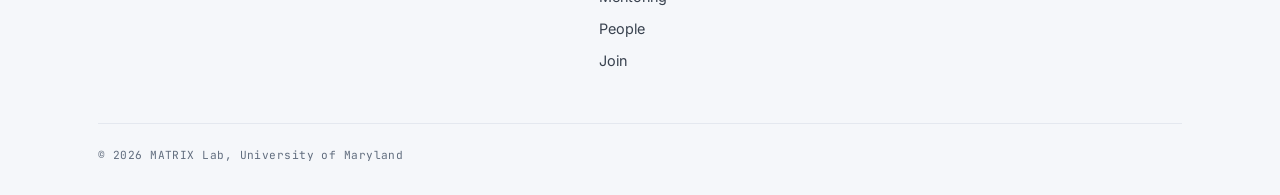
==== commit 6b06ecc1: "Widen the collaboration inquiry to two open invitations The restrictive relative clause read as a co" ====
--- a/docs/contact.html
+++ b/docs/contact.html
@@ -58,9 +58,9 @@
       <div class="callout" style="margin-top:2.5rem">
         <h3>Collaboration inquiries</h3>
         <p style="margin-bottom:0">
-          Researchers with multi-omics datasets who are interested in applying statistical and
-          machine-learning methods to environmental health, maternal and child health, infectious
-          disease, cancer, and related areas are welcome to get in touch.
+          We welcome inquiries from researchers with multi-omics datasets, and from anyone
+          interested in applying statistical and machine-learning methods to environmental health,
+          maternal and child health, infectious disease, cancer, and related areas.
         </p>
       </div>
 
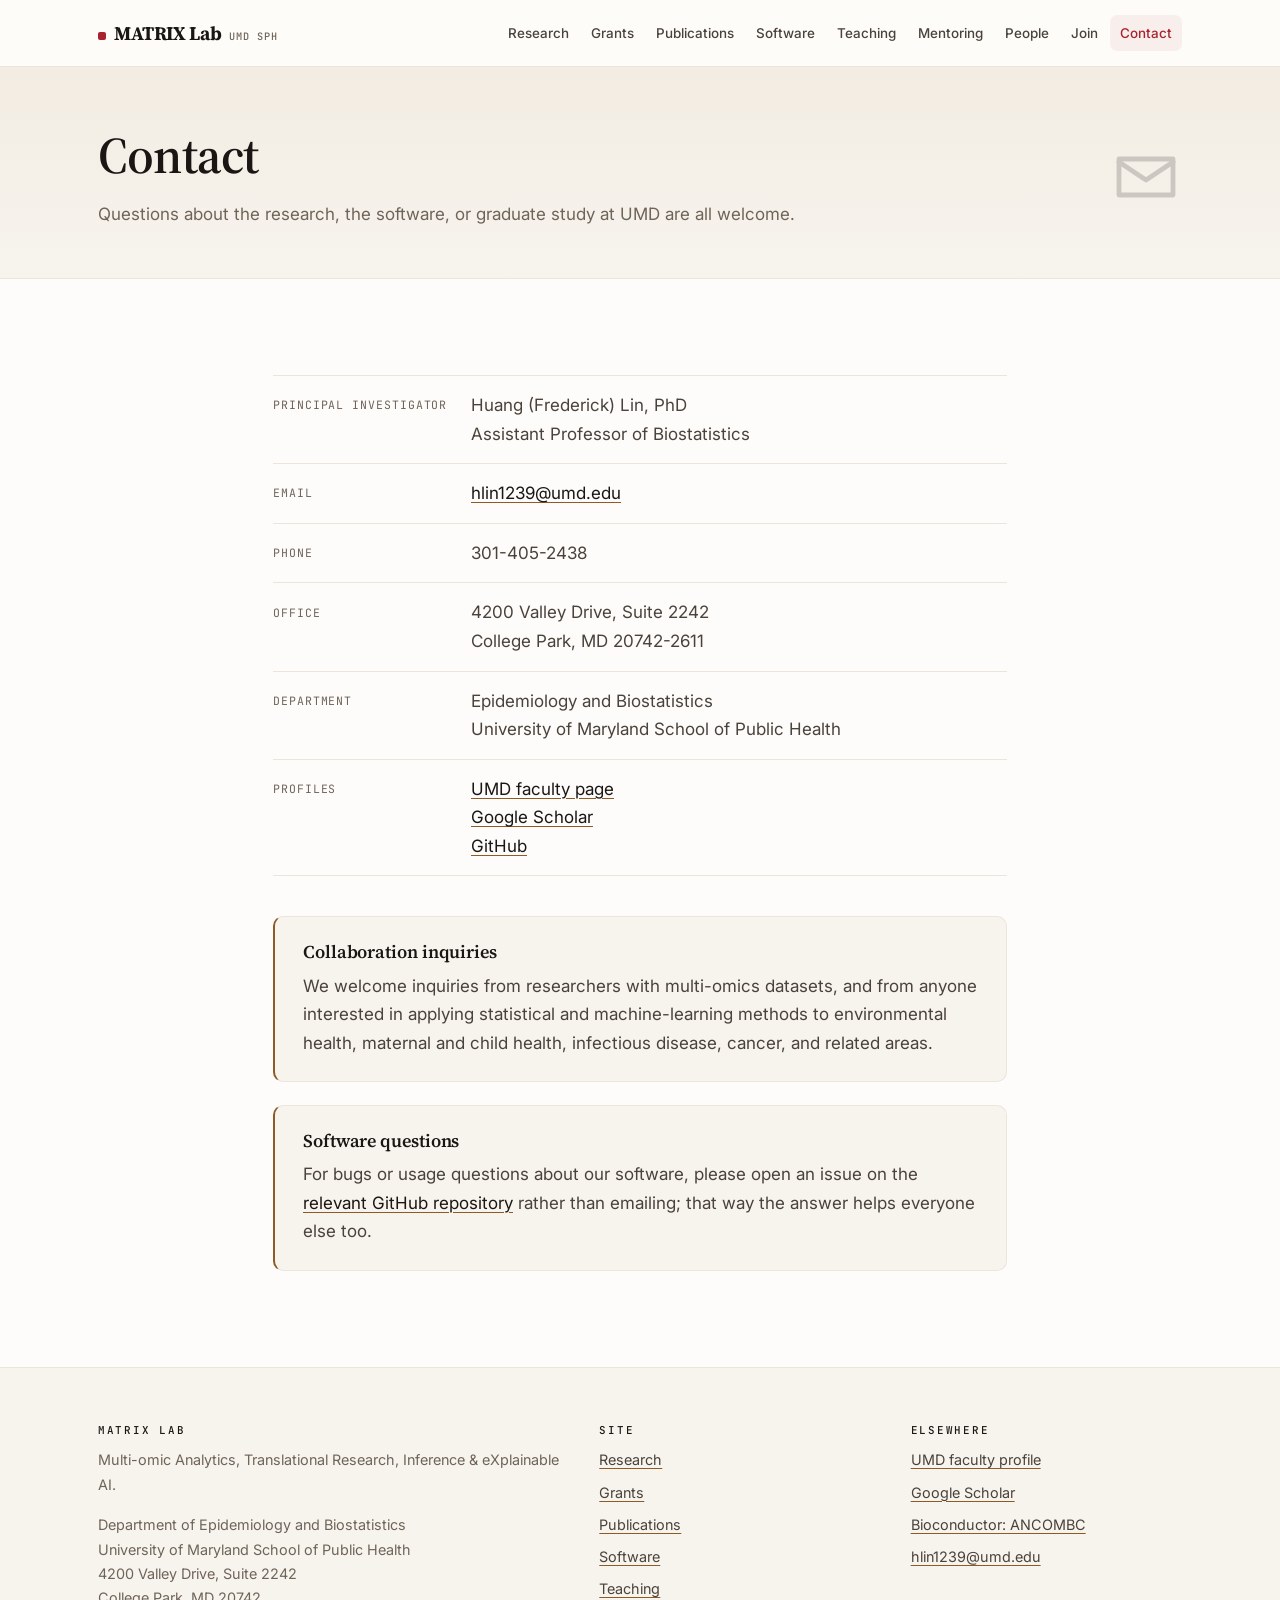
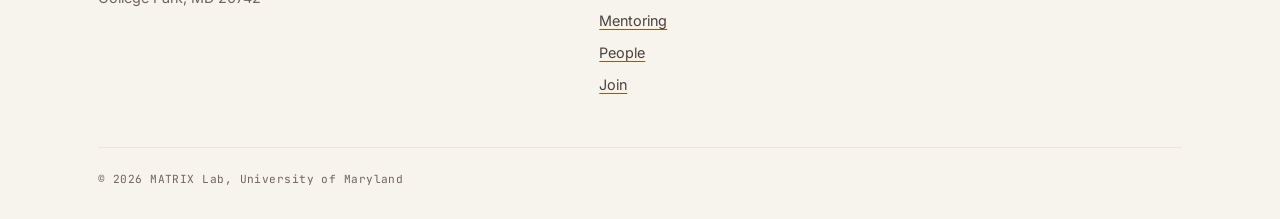
==== commit 1677a0cc: "Restyle the site warm, and make the hero figure a painting Palette. Surfaces, inks and hairlines mov" ====
--- a/docs/contact.html
+++ b/docs/contact.html
@@ -11,14 +11,34 @@
 <link rel="stylesheet" href="assets/css/style.css">
 </head>
 <body>
+<!-- Icon sprite. Defined once per page and never rendered; only the <use>
+     references are. Stroke styling is inherited from .ic in the stylesheet,
+     so a symbol carries geometry and nothing else. Duplicated per page for
+     the same reason the nav is: there is no build step. -->
+<svg class="icon-defs" aria-hidden="true" focusable="false"><defs>
+  <symbol id="ic-composition" viewBox="0 0 24 24"><path d="M4 20V10M10 20V4M16 20v-7M22 20H2"/></symbol>
+  <symbol id="ic-integration" viewBox="0 0 24 24"><circle cx="7" cy="7" r="4"/><circle cx="17" cy="17" r="4"/><path d="M11 7h6M7 11v6"/></symbol>
+  <symbol id="ic-causal" viewBox="0 0 24 24"><path d="M4 6h9M4 12h6M4 18h12"/><path d="M17 5l3 3-3 3"/></symbol>
+  <symbol id="ic-xai" viewBox="0 0 24 24"><path d="M12 3v4M12 17v4M3 12h4M17 12h4"/><circle cx="12" cy="12" r="4"/></symbol>
+  <symbol id="ic-environment" viewBox="0 0 24 24"><path d="M12 2a7 7 0 0 0-7 7c0 4 3 5 3 9h8c0-4 3-5 3-9a7 7 0 0 0-7-7z"/><path d="M9 21h6"/></symbol>
+  <symbol id="ic-software" viewBox="0 0 24 24"><path d="M4 4h16v13H4z"/><path d="M8 21h8M12 17v4"/><path d="M8 12l2.5-3 2 2.5L15 8"/></symbol>
+  <symbol id="ic-network" viewBox="0 0 24 24"><circle cx="5" cy="6" r="2"/><circle cx="19" cy="8" r="2"/><circle cx="12" cy="17" r="2"/><path d="M6.7 7.2 10.6 15.4M17.4 9.7 13.5 15.5M7 6.3 17 7.7"/></symbol>
+  <symbol id="ic-publications" viewBox="0 0 24 24"><path d="M6 3h8l4 4v14H6z"/><path d="M14 3v4h4"/><path d="M9 12h6M9 16h5"/></symbol>
+  <symbol id="ic-grants" viewBox="0 0 24 24"><circle cx="12" cy="9" r="6"/><path d="M8.5 14.2 7 22l5-2.6L17 22l-1.5-7.8"/></symbol>
+  <symbol id="ic-teaching" viewBox="0 0 24 24"><path d="M12 4 2 9l10 5 10-5-10-5z"/><path d="M6 11.5V17c0 1.7 2.7 3 6 3s6-1.3 6-3v-5.5"/></symbol>
+  <symbol id="ic-mentoring" viewBox="0 0 24 24"><circle cx="8" cy="7" r="3"/><path d="M2.5 20a5.5 5.5 0 0 1 11 0"/><path d="M16 4.6a3 3 0 0 1 0 5.6"/><path d="M17 14.3a5.5 5.5 0 0 1 4.5 5.7"/></symbol>
+  <symbol id="ic-people" viewBox="0 0 24 24"><circle cx="12" cy="7" r="3"/><path d="M6 19a6 6 0 0 1 12 0"/><circle cx="4.4" cy="10.4" r="2.2"/><circle cx="19.6" cy="10.4" r="2.2"/></symbol>
+  <symbol id="ic-join" viewBox="0 0 24 24"><path d="M14 3h5v18h-5"/><path d="M3 12h11"/><path d="M10 8l4 4-4 4"/></symbol>
+  <symbol id="ic-contact" viewBox="0 0 24 24"><path d="M3 6h18v12H3z"/><path d="m3 7 9 6 9-6"/></symbol>
+</defs></svg>
+
 <a class="skip" href="#main">Skip to content</a>
 
 <header class="site-header">
   <div class="wrap nav">
     <a class="brand" href="index.html"><span class="dot"></span>MATRIX Lab <small>UMD SPH</small></a>
-    <button class="nav-toggle" aria-expanded="false" aria-controls="nav-links" aria-label="Toggle menu">&#9776;</button>
+    <button class="nav-toggle" aria-expanded="false" aria-controls="nav-links" aria-label="Menu">&#9776;</button>
     <ul class="nav-links" id="nav-links">
-      <li><a href="index.html">Home</a></li>
       <li><a href="research.html">Research</a></li>
       <li><a href="grants.html">Grants</a></li>
       <li><a href="publications.html">Publications</a></li>
@@ -27,7 +47,7 @@
       <li><a href="mentoring.html">Mentoring</a></li>
       <li><a href="people.html">People</a></li>
       <li><a href="join.html">Join</a></li>
-      <li><a href="contact.html" class="active">Contact</a></li>
+      <li><a href="contact.html" aria-current="page">Contact</a></li>
     </ul>
   </div>
 </header>
@@ -35,8 +55,11 @@
 <main id="main">
   <div class="page-head">
     <div class="wrap">
-      <h1>Contact</h1>
-      <p>Questions about the research, the software, or graduate study at UMD are all welcome.</p>
+      <div>
+        <h1>Contact</h1>
+        <p>Questions about the research, the software, or graduate study at UMD are all welcome.</p>
+      </div>
+      <div class="page-mark" aria-hidden="true"><svg class="ic" viewBox="0 0 24 24"><use href="#ic-contact"/></svg></div>
     </div>
   </div>
 
--- a/docs/assets/css/style.css
+++ b/docs/assets/css/style.css
@@ -1,351 +1,590 @@
-/* ==========================================================================
-   MATRIX Lab - stylesheet
-   Light, minimalist, technical. All color decisions live in :root below,
-   so re-theming the entire site is a few lines of editing.
-   ========================================================================== */
-
-:root {
-  /* --- Surfaces (light throughout) --- */
-  --paper:      #fcfcfd;   /* page background */
-  --paper-warm: #f5f7fa;   /* alternating sections, page headers */
-  --paper-tint: #eef2f8;   /* hero wash */
-  --card:       #ffffff;
-
-  /* --- Ink --- */
-  --ink:    #101418;       /* headings + body */
-  --ink-2:  #39424f;       /* secondary body */
-  --muted:  #616d7e;       /* captions, labels */
-  --line:   #e4e8ef;       /* hairlines */
-  --line-2: #d3dae4;       /* stronger hairlines */
-
-  /* --- Accents --- */
-  --brand:      #c31431;   /* UMD-inspired red: links, accents */
-  --brand-dark: #8f0d23;
-  --brand-soft: rgba(195, 20, 49, .07);
-  --cool:       #4a6fa5;   /* cool secondary, used only in graphics */
-
-  /* --- Type --- */
-  --serif: "Source Serif 4", Georgia, "Times New Roman", serif;
-  --sans:  "Inter", -apple-system, BlinkMacSystemFont, "Segoe UI", Roboto, Arial, sans-serif;
-  --mono:  "JetBrains Mono", ui-monospace, "Cascadia Code", Consolas, monospace;
-
-  /* --- Layout --- */
-  --maxw: 1140px;
-  --radius: 10px;
-}
-
-/* --- Baseline --- */
-*, *::before, *::after { box-sizing: border-box; }
-html { scroll-behavior: smooth; -webkit-text-size-adjust: 100%; }
-body {
-  margin: 0;
-  font-family: var(--sans);
-  font-size: 17px;
-  line-height: 1.68;
-  color: var(--ink-2);
-  background: var(--paper);
-  -webkit-font-smoothing: antialiased;
-}
-img { max-width: 100%; display: block; }
-a { color: var(--brand); text-decoration: none; }
-a:hover { text-decoration: underline; text-underline-offset: 3px; }
-
-h1, h2, h3, h4 {
-  font-family: var(--serif); font-weight: 600; line-height: 1.18;
-  color: var(--ink); margin: 0 0 .5em; letter-spacing: -.015em;
-}
-h1 { font-size: clamp(2.2rem, 5vw, 3.2rem); }
-h2 { font-size: clamp(1.55rem, 3vw, 2rem); }
-h3 { font-size: 1.13rem; letter-spacing: -.005em; }
-p  { margin: 0 0 1.15em; }
-ul, ol { margin: 0 0 1.15em; padding-left: 1.25em; }
-li { margin-bottom: .45em; }
-strong { color: var(--ink); font-weight: 600; }
-code {
-  font-family: var(--mono); font-size: .86em; color: var(--ink);
-  background: var(--paper-warm); border: 1px solid var(--line);
-  border-radius: 5px; padding: .12em .42em;
-}
-hr { border: 0; border-top: 1px solid var(--line); margin: 3rem 0; }
-
-.wrap { max-width: var(--maxw); margin: 0 auto; padding: 0 28px; }
-.narrow { max-width: 790px; }
-
-/* ==========================================================================
-   Header / navigation
-   ========================================================================== */
-.site-header {
-  position: sticky; top: 0; z-index: 50;
-  background: rgba(252,252,253,.86);
-  backdrop-filter: saturate(180%) blur(12px);
-  border-bottom: 1px solid var(--line);
-}
-.nav { display: flex; align-items: center; justify-content: space-between; height: 66px; gap: 20px; }
-
-.brand {
-  display: flex; align-items: baseline; gap: .5rem; flex: none;
-  font-family: var(--serif); font-size: 1.2rem; font-weight: 700;
-  color: var(--ink); letter-spacing: -.02em;
-}
-.brand:hover { text-decoration: none; }
-.brand .dot { width: 8px; height: 8px; border-radius: 2px; background: var(--brand); display: inline-block; }
-.brand small {
-  font-family: var(--mono); font-size: .64rem; font-weight: 500; color: var(--muted);
-  letter-spacing: .1em; text-transform: uppercase;
-}
-
-.nav-links { display: flex; gap: 1px; list-style: none; margin: 0; padding: 0; }
-.nav-links li { margin: 0; }
-.nav-links a {
-  display: block; padding: 7px 10px; border-radius: 7px;
-  color: var(--ink-2); font-size: .855rem; font-weight: 500; white-space: nowrap;
-}
-.nav-links a:hover { background: var(--paper-warm); color: var(--ink); text-decoration: none; }
-.nav-links a.active { color: var(--brand); background: var(--brand-soft); }
-
-.nav-toggle {
-  display: none; background: none; border: 1px solid var(--line-2); border-radius: 8px;
-  padding: 7px 11px; cursor: pointer; font-size: 1rem; line-height: 1; color: var(--ink);
-}
-
-@media (max-width: 1060px) {
-  .nav-toggle { display: block; }
-  .nav-links {
-    display: none; position: absolute; top: 66px; left: 0; right: 0;
-    flex-direction: column; gap: 0; padding: 8px 20px 18px;
-    background: var(--paper); border-bottom: 1px solid var(--line);
-  }
-  .nav-links.open { display: flex; }
-  .nav-links a { padding: 11px 8px; font-size: .95rem; }
-}
-@media (max-width: 420px) { .brand small { display: none; } }
-
-/* ==========================================================================
-   Hero (light)
-   ========================================================================== */
-.hero {
-  background:
-    linear-gradient(180deg, var(--paper-tint) 0%, var(--paper) 88%);
-  border-bottom: 1px solid var(--line);
-  padding: 84px 0 78px;
-  position: relative; overflow: hidden;
-}
-.hero-grid { display: grid; grid-template-columns: 1.25fr .75fr; gap: 56px; align-items: center; }
-@media (max-width: 940px) {
-  .hero-grid { grid-template-columns: 1fr; gap: 40px; }
-  .hero-figure { display: none; }
-}
-.hero h1 { margin-bottom: .22em; }
-.hero .expansion {
-  font-family: var(--sans); font-size: clamp(1rem, 2vw, 1.16rem);
-  color: var(--muted); margin-bottom: 1.5em; max-width: 46ch;
-}
-.hero .expansion b { color: var(--brand); font-weight: 600; }
-.hero .mission { font-size: 1.07rem; color: var(--ink-2); max-width: 60ch; }
-.tagline {
-  font-family: var(--serif); font-style: italic; font-size: 1.22rem; color: var(--ink);
-  border-left: 2px solid var(--brand); padding-left: 1.1rem; margin: 2.1rem 0 0;
-}
-
-/* mono micro-labels give the site its technical register */
-.eyebrow, .kicker, .lbl {
-  font-family: var(--mono); font-size: .68rem; font-weight: 500;
-  letter-spacing: .16em; text-transform: uppercase;
-}
-.eyebrow { display: inline-block; color: var(--brand); margin-bottom: 1.15rem; }
-.kicker  { display: block; color: var(--brand); margin-bottom: .8rem; }
-
-/* --- Buttons --- */
-.btn {
-  display: inline-block; padding: 10px 19px; border-radius: 8px;
-  font-size: .9rem; font-weight: 600; border: 1px solid transparent; cursor: pointer;
-  transition: background .15s ease, border-color .15s ease, color .15s ease;
-}
-.btn:hover { text-decoration: none; }
-.btn-primary { background: var(--brand); color: #fff; }
-.btn-primary:hover { background: var(--brand-dark); }
-.btn-outline { border-color: var(--line-2); color: var(--ink); background: var(--card); }
-.btn-outline:hover { border-color: var(--brand); color: var(--brand); }
-.btn-row { display: flex; flex-wrap: wrap; gap: 11px; margin-top: 2.1rem; }
-
-/* ==========================================================================
-   Sections
-   ========================================================================== */
-section { padding: 84px 0; }
-section.soft {
-  background: var(--paper-warm);
-  border-top: 1px solid var(--line); border-bottom: 1px solid var(--line);
-}
-.section-head { max-width: 70ch; margin-bottom: 2.8rem; }
-.section-head p { color: var(--muted); margin-bottom: 0; }
-
-/* Interior page header */
-.page-head {
-  background: linear-gradient(180deg, var(--paper-tint), var(--paper-warm));
-  border-bottom: 1px solid var(--line); padding: 58px 0 50px;
-}
-.page-head h1 { margin-bottom: .28em; }
-.page-head p { color: var(--muted); max-width: 68ch; margin-bottom: 0; }
-
-/* --- Grids & cards --- */
-.grid { display: grid; gap: 18px; }
-.grid-2 { grid-template-columns: repeat(auto-fit, minmax(300px, 1fr)); }
-.grid-3 { grid-template-columns: repeat(auto-fit, minmax(275px, 1fr)); }
-.grid-4 { grid-template-columns: repeat(auto-fit, minmax(200px, 1fr)); }
-
-.card {
-  background: var(--card); border: 1px solid var(--line); border-radius: var(--radius);
-  padding: 26px 26px 28px;
-  transition: border-color .18s ease, transform .18s ease;
-}
-.card:hover { border-color: var(--line-2); transform: translateY(-2px); }
-.card h3 { margin-bottom: .5em; }
-.card p:last-child { margin-bottom: 0; }
-.card .icon {
-  width: 34px; height: 34px; border-radius: 8px; display: grid; place-items: center;
-  background: var(--brand-soft); color: var(--brand); margin-bottom: 15px;
-}
-.card .icon svg { width: 19px; height: 19px; }
-.card .role { color: var(--brand); font-weight: 600; font-size: .87rem; margin-bottom: .9em; }
-
-/* Stat tiles */
-.stat { text-align: center; padding: 26px 16px; }
-.stat .num { font-family: var(--serif); font-size: 2.15rem; font-weight: 600; color: var(--ink); line-height: 1; }
-.stat .lbl { display: block; color: var(--muted); margin-top: .7rem; }
-
-/* --- News list --- */
-.news { list-style: none; padding: 0; margin: 0; }
-.news li {
-  display: grid; grid-template-columns: 112px 1fr; gap: 20px;
-  padding: 17px 0; border-top: 1px solid var(--line); margin: 0;
-}
-.news li:last-child { border-bottom: 1px solid var(--line); }
-.news time { font-family: var(--mono); font-size: .78rem; color: var(--muted); padding-top: .3em; }
-.news p { margin: 0; }
-@media (max-width: 620px) { .news li { grid-template-columns: 1fr; gap: 5px; } }
-
-/* --- People --- */
-.person { display: grid; grid-template-columns: 190px 1fr; gap: 34px; align-items: start; }
-.person img, .person .avatar {
-  width: 190px; height: 232px; object-fit: cover; border-radius: var(--radius);
-  border: 1px solid var(--line); background: var(--paper-warm);
-}
-.avatar {
-  display: grid; place-items: center; color: var(--muted);
-  font-family: var(--mono); font-size: .7rem; text-align: center; padding: 14px; line-height: 1.6;
-}
-.person h3 { margin-bottom: .18em; font-size: 1.3rem; }
-.person .role { color: var(--brand); font-weight: 600; font-size: .9rem; margin-bottom: 1.1em; }
-@media (max-width: 700px) { .person { grid-template-columns: 1fr; gap: 20px; } }
-
-.member { text-align: center; }
-.member .avatar, .member img { width: 100%; height: 190px; margin-bottom: 15px; }
-.member h3 { font-size: 1rem; margin-bottom: .12em; }
-.member .role { font-size: .82rem; color: var(--muted); margin: 0; }
-
-/* --- Entry lists: publications, grants, courses, mentee projects --- */
-.pub-list { list-style: none; padding: 0; margin: 0; }
-.pub-list > li { padding: 24px 0; border-top: 1px solid var(--line); margin: 0; }
-.pub-list > li:last-child { border-bottom: 1px solid var(--line); }
-.pub-title {
-  font-family: var(--serif); font-size: 1.12rem; font-weight: 600;
-  display: block; margin-bottom: .32em; color: var(--ink);
-}
-.pub-authors { color: var(--muted); font-size: .92rem; margin-bottom: .3em; }
-.pub-authors .me { color: var(--ink); font-weight: 600; }
-.pub-venue { font-size: .92rem; margin-bottom: 0; color: var(--muted); }
-.pub-venue em { color: var(--ink); font-style: italic; }
-.pub-note { font-size: .95rem; margin: .7em 0 0; }
-.pub-links { margin-top: .7em; display: flex; flex-wrap: wrap; gap: 7px; }
-
-.tag {
-  display: inline-block; font-family: var(--mono); font-size: .68rem; font-weight: 500;
-  letter-spacing: .05em; padding: 3px 9px; border-radius: 999px;
-  border: 1px solid var(--line); background: var(--paper-warm); color: var(--muted);
-}
-a.tag:hover { border-color: var(--brand); color: var(--brand); text-decoration: none; }
-.tag-hi { background: var(--brand-soft); border-color: rgba(195,20,49,.22); color: var(--brand); }
-.tag-on { background: #e9f3ec; border-color: #c3e0cc; color: #1f6b3a; }   /* active / current */
-.tag-off{ background: var(--paper-warm); border-color: var(--line); color: var(--muted); } /* completed */
-
-/* --- Key/value rows --- */
-.rows { border-top: 1px solid var(--line); }
-.rows > div {
-  display: grid; grid-template-columns: 178px 1fr; gap: 20px;
-  padding: 15px 0; border-bottom: 1px solid var(--line);
-}
-.rows .k { font-family: var(--mono); font-size: .72rem; letter-spacing: .08em;
-           text-transform: uppercase; color: var(--muted); padding-top: .35em; }
-@media (max-width: 620px) { .rows > div { grid-template-columns: 1fr; gap: 3px; } .rows .k { padding-top: 0; } }
-
-/* --- Callout --- */
-.callout {
-  background: var(--paper-warm); border: 1px solid var(--line);
-  border-left: 2px solid var(--brand); border-radius: var(--radius); padding: 24px 28px;
-}
-.callout h3 { margin-top: 0; }
-.callout p:last-child { margin-bottom: 0; }
-
-/* --- Placeholder marker: obvious on screen, easy to grep for --- */
-.todo {
-  display: block; border: 1px dashed var(--line-2); border-radius: var(--radius);
-  background: repeating-linear-gradient(135deg, transparent, transparent 9px, rgba(0,0,0,.014) 9px, rgba(0,0,0,.014) 18px);
-  padding: 18px 22px; color: var(--muted); font-size: .93rem;
-}
-.todo::before {
-  content: "PLACEHOLDER"; display: block; font-family: var(--mono); font-size: .62rem;
-  letter-spacing: .16em; color: var(--brand); margin-bottom: .5em;
-}
-.todo p:last-child { margin-bottom: 0; }
-
-/* ==========================================================================
-   Footer (light)
-   ========================================================================== */
-.site-footer {
-  background: var(--paper-warm); border-top: 1px solid var(--line);
-  color: var(--muted); padding: 56px 0 30px; font-size: .9rem;
-}
-.site-footer h4 {
-  font-family: var(--mono); font-size: .68rem; font-weight: 500; letter-spacing: .16em;
-  text-transform: uppercase; color: var(--ink); margin-bottom: 1.1em;
-}
-.site-footer a { color: var(--ink-2); }
-.site-footer a:hover { color: var(--brand); }
-.footer-grid { display: grid; grid-template-columns: 1.7fr 1fr 1fr; gap: 40px; }
-@media (max-width: 760px) { .footer-grid { grid-template-columns: 1fr; gap: 30px; } }
-.site-footer ul { list-style: none; padding: 0; margin: 0; }
-.site-footer li { margin-bottom: .55em; }
-.footer-bottom {
-  margin-top: 42px; padding-top: 22px; border-top: 1px solid var(--line);
-  display: flex; justify-content: space-between; flex-wrap: wrap; gap: 10px;
-  font-family: var(--mono); font-size: .7rem; letter-spacing: .04em; color: var(--muted);
-}
-
-/* Accessibility */
-.skip { position: absolute; left: -9999px; }
-.skip:focus {
-  left: 14px; top: 14px; background: var(--card); color: var(--ink);
-  padding: 10px 16px; border-radius: 8px; border: 1px solid var(--line-2); z-index: 100;
-}
-:focus-visible { outline: 2px solid var(--brand); outline-offset: 2px; border-radius: 4px; }
-
-@media print {
-  .site-header, .site-footer, .btn-row, .nav-toggle { display: none; }
-  body { font-size: 11pt; }
-}
-
-/* --- Hero figure: the sparse-matrix motif --- */
-.hero-figure { justify-self: end; max-width: 300px; width: 100%; }
-.hero-figure svg { display: block; overflow: visible; }
-.figure-note {
-  font-family: var(--mono); font-size: .62rem; letter-spacing: .1em;
-  text-transform: uppercase; color: var(--muted);
-  margin: 1.1rem 0 0; text-align: right;
-}
-
-/* --- Cards that are themselves links --- */
-a.card { display: block; text-decoration: none; }
-a.card:hover { text-decoration: none; border-color: var(--brand); }
-a.card h3 { color: var(--ink); }
-a.card .kicker { margin-bottom: .55rem; }
-a.card p { color: var(--ink-2); }
+/* ==========================================================================
+   MATRIX Lab - stylesheet
+   Warm, minimalist, technical. All color decisions live in :root below, so
+   re-theming the entire site is a few lines of editing.
+   ========================================================================== */
+
+:root {
+  /* --- Surfaces (warm, light throughout) --- */
+  --paper:       #fdfcfa;   /* warm white: page background */
+  --paper-warm:  #f7f4ee;   /* linen: alternating sections, page headers */
+  --paper-tint:  #f2ece2;   /* warm sand: hero wash */
+  --card:        #ffffff;
+  --paper-alpha: rgba(253, 252, 250, .86);   /* translucent sticky header */
+
+  /* --- Ink (warm neutrals) --- */
+  --ink:    #1a1613;       /* headings + body */
+  --ink-2:  #4a423b;       /* secondary body */
+  --muted:  #6f6459;       /* captions, labels */
+  --line:   #ebe5db;       /* hairlines */
+  --line-2: #ddd4c7;       /* stronger hairlines */
+
+  /* --- Accents ---
+     The red is reserved. It appears in five places only: the brand dot, the
+     current-page nav item, the primary button, the tagline rule and .tag-hi.
+     Everything that used to be red is now ink or ochre, which is what makes
+     the page read as calm without giving up the UMD identity. --- */
+  --brand:      #a8232f;   /* UMD red, reserved */
+  --brand-dark: #7f1823;
+  --brand-soft: rgba(168, 35, 47, .06);
+  --brand-line: rgba(168, 35, 47, .20);
+  --accent:     #8f5a26;   /* ochre: link underlines, roles, hover */
+  --on-brand:   #ffffff;
+
+  /* --- Figure palette. Held separately from the UI accent so the artwork can
+     stay vivid while the interface recedes. --- */
+  --fig-warm: #a8232f;
+  --fig-cool: #6a7f8c;
+  --cool:     #6a7f8c;     /* retained name, graphics only */
+
+  /* --- Status: warm sage, so "active" does not import a cool green --- */
+  --ok-bg:   #eef2e8;
+  --ok-line: #cfdbc0;
+  --ok-ink:  #43592f;
+
+  --shadow: 0 8px 24px rgba(26, 22, 19, .07);
+
+  /* --- Type --- */
+  --serif: "Source Serif 4", Georgia, "Times New Roman", serif;
+  --sans:  "Inter", -apple-system, BlinkMacSystemFont, "Segoe UI", Roboto, Arial, sans-serif;
+  --mono:  "JetBrains Mono", ui-monospace, "Cascadia Code", Consolas, monospace;
+
+  /* --- Layout --- */
+  --maxw: 1140px;
+  --radius: 10px;
+
+  /* --- Motion. One vocabulary, so timing stays consistent across the site. --- */
+  --dur-fast:  .18s;   /* hover feedback */
+  --dur:       .34s;   /* disclosure, dropdowns */
+  --dur-slow:  .75s;   /* the opening sequence */
+  --ease:      cubic-bezier(.22, .61, .36, 1);
+  --ease-soft: cubic-bezier(.16, 1, .3, 1);   /* decelerating, for arrivals */
+}
+
+/* --- Baseline --- */
+*, *::before, *::after { box-sizing: border-box; }
+html { scroll-behavior: smooth; -webkit-text-size-adjust: 100%; }
+body {
+  margin: 0;
+  font-family: var(--sans);
+  font-size: 17px;
+  line-height: 1.68;
+  color: var(--ink-2);
+  background: var(--paper);
+  -webkit-font-smoothing: antialiased;
+}
+img { max-width: 100%; display: block; }
+/* Body links are ink with an ochre underline rather than colored text. This
+   is what removes most of the color from a page of prose; the underline still
+   carries the affordance, and hover moves the whole link to the accent. */
+a {
+  color: var(--ink); text-decoration: underline;
+  text-decoration-color: var(--accent); text-decoration-thickness: 1px;
+  text-underline-offset: 3px;
+}
+a:hover { color: var(--accent); text-decoration-color: var(--accent); }
+
+h1, h2, h3, h4 {
+  font-family: var(--serif); font-weight: 600; line-height: 1.18;
+  color: var(--ink); margin: 0 0 .5em; letter-spacing: -.015em;
+}
+h1 { font-size: clamp(2.2rem, 5vw, 3.2rem); }
+h2 { font-size: clamp(1.55rem, 3vw, 2rem); }
+h3 { font-size: 1.13rem; letter-spacing: -.005em; }
+p  { margin: 0 0 1.15em; }
+ul, ol { margin: 0 0 1.15em; padding-left: 1.25em; }
+li { margin-bottom: .45em; }
+strong { color: var(--ink); font-weight: 600; }
+code {
+  font-family: var(--mono); font-size: .86em; color: var(--ink);
+  background: var(--paper-warm); border: 1px solid var(--line);
+  border-radius: 5px; padding: .12em .42em;
+}
+hr { border: 0; border-top: 1px solid var(--line); margin: 3rem 0; }
+
+.wrap { max-width: var(--maxw); margin: 0 auto; padding: 0 28px; }
+.narrow { max-width: 790px; }
+
+/* ==========================================================================
+   Header / navigation
+   ========================================================================== */
+.site-header {
+  position: sticky; top: 0; z-index: 50;
+  background: var(--paper-alpha);
+  backdrop-filter: saturate(180%) blur(12px);
+  border-bottom: 1px solid var(--line);
+}
+.nav { display: flex; align-items: center; justify-content: space-between; height: 66px; gap: 20px; }
+
+.brand {
+  display: flex; align-items: baseline; gap: .5rem; flex: none;
+  font-family: var(--serif); font-size: 1.2rem; font-weight: 700;
+  color: var(--ink); letter-spacing: -.02em;
+}
+.brand, .brand:hover { text-decoration: none; }
+.brand .dot { width: 8px; height: 8px; border-radius: 2px; background: var(--brand); display: inline-block; }
+.brand small {
+  font-family: var(--mono); font-size: .64rem; font-weight: 500; color: var(--muted);
+  letter-spacing: .1em; text-transform: uppercase;
+}
+
+/* Nine flat items. Every page is one click from every other page: grouping
+   Grants and Software under Research made the two pages that most establish
+   the lab's record the two hardest to reach. */
+.nav-links { display: flex; align-self: stretch; align-items: stretch;
+             gap: 2px; list-style: none; margin: 0; padding: 0; }
+.nav-links li { margin: 0; }
+.nav-links > li { display: flex; align-items: center; }
+.nav-links a {
+  display: block; padding: 7px 10px; border-radius: 7px;
+  color: var(--ink-2); font-size: .84rem; font-weight: 500; white-space: nowrap;
+  text-decoration: none;
+  transition: background var(--dur-fast) var(--ease), color var(--dur-fast) var(--ease);
+}
+.nav-links a:hover { background: var(--paper-warm); color: var(--ink); text-decoration: none; }
+.nav-links a[aria-current="page"] { color: var(--brand); background: var(--brand-soft); }
+.nav-toggle {
+  display: none; background: none; border: 1px solid var(--line-2); border-radius: 8px;
+  padding: 7px 11px; cursor: pointer; font-size: 1rem; line-height: 1; color: var(--ink);
+}
+
+/* Nine items need 940px beside the brand, which is also where the hero figure
+   moves under the copy, so the whole site changes shape at one number. */
+@media (max-width: 940px) {
+  .nav-toggle { display: block; }
+  .nav-links {
+    display: none; position: absolute; top: 66px; left: 0; right: 0;
+    flex-direction: column; align-items: stretch; gap: 0; padding: 8px 20px 18px;
+    background: var(--paper); border-bottom: 1px solid var(--line);
+    max-height: calc(100vh - 66px); overflow-y: auto;
+  }
+  .nav-links.open { display: flex; }
+  .nav-links > li > a { flex: 1 1 auto; padding: 11px 8px; font-size: .95rem; }
+}
+@media (max-width: 420px) { .brand small { display: none; } }
+
+/* ==========================================================================
+   Hero (light)
+   ========================================================================== */
+.hero {
+  background:
+    linear-gradient(180deg, var(--paper-tint) 0%, var(--paper) 88%);
+  border-bottom: 1px solid var(--line);
+  padding: 84px 0 78px;
+  position: relative; overflow: hidden;
+}
+/* A warm light sitting behind the figure. Held at 5% so it is felt as the
+   ground the brushwork is laid onto rather than seen as a gradient. */
+.hero::before {
+  content: ""; position: absolute; inset: 0; pointer-events: none;
+  background: radial-gradient(60% 70% at 78% 45%, rgba(143, 90, 38, .05), transparent 70%);
+}
+.hero-grid { position: relative; }
+.hero-grid { display: grid; grid-template-columns: 1.25fr .75fr; gap: 56px; align-items: center; }
+/* --- Hero figure: the sparse-matrix motif --- */
+.hero-figure { justify-self: end; max-width: 300px; width: 100%; }
+.hero-figure svg { display: block; overflow: visible; }
+.figure-note {
+  font-family: var(--mono); font-size: .62rem; letter-spacing: .1em;
+  text-transform: uppercase; color: var(--muted);
+  margin: 1.1rem 0 0; text-align: right;
+  transition: opacity .3s linear;
+  /* Reserved at two lines, which is the longest of the four labels, so swapping
+     between them never reflows the column beneath. */
+  line-height: 1.6; min-height: 3.2em;
+}
+.figure-note.fading { opacity: 0; }
+
+/* Below 940px the figure moves under the copy at a reduced size rather than
+   disappearing: the opening is the point of the page, and a phone should not
+   be the one device that never sees it. */
+@media (max-width: 940px) {
+  .hero-grid { grid-template-columns: 1fr; gap: 34px; }
+  .hero-figure { justify-self: start; max-width: 240px; }
+  .figure-note { text-align: left; }
+}
+.hero h1 { margin-bottom: .22em; }
+.hero .expansion {
+  font-family: var(--sans); font-size: clamp(1rem, 2vw, 1.16rem);
+  color: var(--muted); margin-bottom: 1.5em; max-width: 46ch;
+}
+.hero .expansion b { color: var(--ink); font-weight: 600; }
+.hero .mission { font-size: 1.07rem; color: var(--ink-2); max-width: 60ch; }
+.tagline {
+  font-family: var(--serif); font-style: italic; font-size: 1.22rem; color: var(--ink);
+  border-left: 2px solid var(--brand); padding-left: 1.1rem; margin: 2.1rem 0 0;
+}
+
+/* mono micro-labels give the site its technical register */
+.eyebrow, .kicker, .lbl {
+  font-family: var(--mono); font-size: .68rem; font-weight: 500;
+  letter-spacing: .16em; text-transform: uppercase;
+}
+.eyebrow { display: inline-block; color: var(--muted); margin-bottom: 1.15rem; }
+.kicker  { display: block; color: var(--muted); margin-bottom: .8rem; }
+
+/* --- Buttons --- */
+.btn {
+  display: inline-block; padding: 10px 19px; border-radius: 8px;
+  font-size: .9rem; font-weight: 600; border: 1px solid transparent; cursor: pointer;
+  text-align: center; text-decoration: none;
+  transition: background .15s ease, border-color .15s ease, color .15s ease;
+}
+.btn:hover { text-decoration: none; }
+.btn-primary { background: var(--brand); color: var(--on-brand); }
+.btn-primary:hover { background: var(--brand-dark); }
+.btn-outline { border-color: var(--line-2); color: var(--ink); background: var(--card); }
+.btn-outline:hover { border-color: var(--accent); color: var(--accent); }
+.btn-row { display: flex; flex-wrap: wrap; gap: 11px; margin-top: 2.1rem; }
+
+/* ==========================================================================
+   Sections
+   ========================================================================== */
+section { padding: 96px 0; }
+/* On warm paper the change of ground separates the band on its own, so the
+   rules that used to fence it off are gone. */
+section.soft { background: var(--paper-warm); }
+.section-head { max-width: 70ch; margin-bottom: 3.2rem; }
+.section-head p { color: var(--muted); margin-bottom: 0; }
+
+/* The icon sprite is inlined once per page and never rendered directly; only
+   the <use> references are. Hidden with display:none rather than width:0 so it
+   costs no layout. */
+.icon-defs { display: none; }
+/* Stroke styling lives here, not on each <use>, so every icon on the site is
+   one edit away from a different weight. These properties are inherited, so
+   they cross into the shadow content a <use> generates. */
+.ic {
+  fill: none; stroke: currentColor; stroke-width: 1.6;
+  stroke-linecap: round; stroke-linejoin: round;
+}
+
+/* Interior page header */
+.page-head {
+  background: linear-gradient(180deg, var(--paper-tint), var(--paper-warm));
+  border-bottom: 1px solid var(--line); padding: 58px 0 50px;
+}
+.page-head .wrap { display: flex; align-items: center; justify-content: space-between; gap: 40px; }
+.page-head h1 { margin-bottom: .28em; }
+/* A quiet page identifier: large enough to register at a glance, faint enough
+   that it never competes with the heading beside it. */
+.page-mark { flex: none; width: 72px; height: 72px; color: var(--ink); opacity: .18; }
+.page-mark svg { width: 100%; height: 100%; }
+@media (max-width: 700px) { .page-mark { display: none; } }
+.page-head p { color: var(--muted); max-width: 68ch; margin-bottom: 0; }
+
+/* --- Grids & cards --- */
+.grid { display: grid; gap: 20px; }
+.grid-2 { grid-template-columns: repeat(auto-fit, minmax(300px, 1fr)); }
+.grid-3 { grid-template-columns: repeat(auto-fit, minmax(275px, 1fr)); }
+.grid-4 { grid-template-columns: repeat(auto-fit, minmax(200px, 1fr)); }
+/* Member cards use auto-fill, not auto-fit, so a short roster keeps card-sized
+   cards instead of stretching two photos across the full width. */
+.grid-members { grid-template-columns: repeat(auto-fill, minmax(200px, 1fr)); }
+/* Disclosure grids size each card to its own content. Without this a card
+   that is open stretches the rest of its row to match, leaving tall empty
+   boxes beside it. */
+.grid-disclose { align-items: start; }
+
+.card {
+  background: var(--card); border: 1px solid var(--line); border-radius: var(--radius);
+  padding: 30px 30px 32px;
+  transition: border-color var(--dur-fast) var(--ease), transform var(--dur-fast) var(--ease);
+}
+.card:hover { border-color: var(--line-2); transform: translateY(-2px); }
+.card h3 { margin-bottom: .5em; }
+.card p:last-child { margin-bottom: 0; }
+/* Large icons. At 56px the glyph is a landmark you navigate by rather than a
+   decoration beside a heading, which is what lets the cards carry less text. */
+.card .icon {
+  width: 56px; height: 56px; border-radius: 14px; display: grid; place-items: center;
+  background: var(--paper-tint); color: var(--ink); margin-bottom: 18px;
+}
+.card .icon svg { width: 28px; height: 28px; }
+.card .role { color: var(--accent); font-weight: 600; font-size: .87rem; margin-bottom: .9em; }
+
+/* --- Disclosure cards -----------------------------------------------------
+   Every card keeps a visible identity line; only the description collapses.
+   Built on <details> rather than a hover reveal, so one behaviour serves mouse
+   and touch alike, keyboard and screen readers work without script, and the
+   text stays reachable by find-in-page. Hover does emphasis only: it lifts the
+   card and firms the chevron, and never opens anything.
+   -------------------------------------------------------------------------- */
+details.card { padding: 0; }
+details.card > summary {
+  display: block; position: relative; cursor: pointer;
+  padding: 28px 30px 24px; list-style: none; border-radius: var(--radius);
+}
+details.card > summary::-webkit-details-marker { display: none; }
+details.card > summary h3 { margin: 0; padding-right: 28px; }
+details.card > summary .icon { margin-bottom: 16px; }
+
+/* Chevron drawn from two borders: no glyph, no icon font. */
+details.card > summary::after {
+  content: ""; position: absolute; right: 30px; top: 34px;
+  width: 8px; height: 8px;
+  border-right: 1.6px solid var(--muted); border-bottom: 1.6px solid var(--muted);
+  opacity: .45; transform: rotate(45deg);
+  transition: transform var(--dur) var(--ease), opacity var(--dur-fast) var(--ease);
+}
+details.card:hover > summary::after { opacity: 1; }
+details.card[open] > summary::after { transform: rotate(225deg); }
+
+/* A single column of disclosure cards. Long prose wants a full measure, which
+   a grid of columns would cut in half. */
+.stack { display: grid; gap: 20px; }
+
+/* The line that stays visible when a card is closed. Without it a collapsed
+   page would be a list of titles and would say nothing on its own. */
+.teaser { color: var(--muted); font-size: .95rem; margin: .4em 0 0; padding-right: 28px; }
+details.card > summary .kicker { margin-bottom: .55rem; }
+
+.disclosure { padding: 0 30px 28px; }
+.disclosure p:last-child { margin-bottom: 0; }
+details.card[open] > .disclosure { animation: reveal var(--dur) var(--ease-soft) both; }
+@keyframes reveal {
+  from { opacity: 0; transform: translateY(-5px); }
+  to   { opacity: 1; transform: none; }
+}
+
+/* Stat tiles */
+.stat { text-align: center; padding: 26px 16px; }
+.stat .num { font-family: var(--serif); font-size: 2.15rem; font-weight: 600; color: var(--ink); line-height: 1; }
+.stat .lbl { display: block; color: var(--muted); margin-top: .7rem; }
+
+/* --- News list --- */
+.news { list-style: none; padding: 0; margin: 0; }
+.news li {
+  display: grid; grid-template-columns: 112px 1fr; gap: 20px;
+  padding: 17px 0; border-top: 1px solid var(--line); margin: 0;
+}
+.news li:last-child { border-bottom: 1px solid var(--line); }
+.news time { font-family: var(--mono); font-size: .78rem; color: var(--muted); padding-top: .3em; }
+.news p { margin: 0; }
+@media (max-width: 620px) { .news li { grid-template-columns: 1fr; gap: 5px; } }
+
+/* --- People --- */
+.person { display: grid; grid-template-columns: 190px 1fr; gap: 34px; align-items: start; }
+.person img, .person .avatar {
+  width: 190px; height: 232px; object-fit: cover; border-radius: var(--radius);
+  border: 1px solid var(--line); background: var(--paper-warm);
+}
+.avatar {
+  display: grid; place-items: center; color: var(--muted);
+  font-family: var(--mono); font-size: .7rem; text-align: center; padding: 14px; line-height: 1.6;
+}
+.person h3 { margin-bottom: .18em; font-size: 1.3rem; }
+.person .role { color: var(--accent); font-weight: 600; font-size: .9rem; margin-bottom: 1.1em; }
+@media (max-width: 700px) { .person { grid-template-columns: 1fr; gap: 20px; } }
+
+.member { text-align: center; }
+/* Headshot frames are 3:4 portrait, the standard proportion. A square-ish box
+   keeps the face at true proportions but loses the headroom, which reads as a
+   squat, flattened composition. Height follows card width so the grid stays
+   even as it fills. */
+.member .avatar, .member img { width: 100%; aspect-ratio: 3 / 4; margin-bottom: 15px; }
+/* Crop rather than distort: without object-fit the default is fill, which
+   stretches a portrait photo to the box. Bias upward so faces are not cut off. */
+.member img { object-fit: cover; object-position: center 18%; }
+.member .avatar { height: auto; }
+.member h3 { font-size: 1rem; margin-bottom: .12em; }
+.member .role { font-size: .82rem; color: var(--muted); margin: 0; }
+
+/* --- Compact roster lists: undergraduates, high school researchers, alumni --- */
+.roster { list-style: none; padding: 0; margin: 1.4rem 0 0; columns: 2; column-gap: 34px; }
+.roster li {
+  break-inside: avoid; margin-bottom: .55em; padding-bottom: .55em;
+  border-bottom: 1px solid var(--line); font-size: .92rem; color: var(--muted);
+}
+.roster .roster-name { display: block; color: var(--ink); font-weight: 600; }
+@media (max-width: 700px) { .roster { columns: 1; } }
+
+/* --- Entry lists: publications, grants, courses, mentee projects --- */
+.pub-list { list-style: none; padding: 0; margin: 0; }
+.pub-list > li { padding: 24px 0; border-top: 1px solid var(--line); margin: 0; }
+.pub-list > li:last-child { border-bottom: 1px solid var(--line); }
+.pub-title {
+  font-family: var(--serif); font-size: 1.12rem; font-weight: 600;
+  display: block; margin-bottom: .32em; color: var(--ink);
+}
+.pub-authors { color: var(--muted); font-size: .92rem; margin-bottom: .3em; }
+.pub-authors .me { color: var(--ink); font-weight: 600; }
+.pub-venue { font-size: .92rem; margin-bottom: 0; color: var(--muted); }
+.pub-venue em { color: var(--ink); font-style: italic; }
+.pub-note { font-size: .95rem; margin: .7em 0 0; }
+.pub-links { margin-top: .7em; display: flex; flex-wrap: wrap; gap: 7px; }
+
+.tag {
+  display: inline-block; font-family: var(--mono); font-size: .68rem; font-weight: 500;
+  letter-spacing: .05em; padding: 3px 9px; border-radius: 999px;
+  border: 1px solid var(--line); background: var(--paper-warm); color: var(--muted);
+}
+a.tag { text-decoration: none; }
+a.tag:hover { border-color: var(--accent); color: var(--accent); }
+.tag-hi { background: var(--brand-soft); border-color: var(--brand-line); color: var(--brand); }
+.tag-on { background: var(--ok-bg); border-color: var(--ok-line); color: var(--ok-ink); }  /* active / current */
+.tag-off{ background: var(--paper-warm); border-color: var(--line); color: var(--muted); } /* completed */
+
+/* --- Key/value rows --- */
+.rows { border-top: 1px solid var(--line); }
+.rows > div {
+  display: grid; grid-template-columns: 178px 1fr; gap: 20px;
+  padding: 15px 0; border-bottom: 1px solid var(--line);
+}
+.rows .k { font-family: var(--mono); font-size: .72rem; letter-spacing: .08em;
+           text-transform: uppercase; color: var(--muted); padding-top: .35em; }
+@media (max-width: 620px) { .rows > div { grid-template-columns: 1fr; gap: 3px; } .rows .k { padding-top: 0; } }
+
+/* --- Callout --- */
+.callout {
+  background: var(--paper-warm); border: 1px solid var(--line);
+  border-left: 2px solid var(--accent); border-radius: var(--radius); padding: 24px 28px;
+}
+.callout h3 { margin-top: 0; }
+.callout p:last-child { margin-bottom: 0; }
+
+/* --- Placeholder marker: obvious on screen, easy to grep for --- */
+.todo {
+  display: block; border: 1px dashed var(--line-2); border-radius: var(--radius);
+  background: repeating-linear-gradient(135deg, transparent, transparent 9px, rgba(0,0,0,.014) 9px, rgba(0,0,0,.014) 18px);
+  padding: 18px 22px; color: var(--muted); font-size: .93rem;
+}
+.todo::before {
+  content: "PLACEHOLDER"; display: block; font-family: var(--mono); font-size: .62rem;
+  letter-spacing: .16em; color: var(--accent); margin-bottom: .5em;
+}
+.todo p:last-child { margin-bottom: 0; }
+
+/* ==========================================================================
+   Footer (light)
+   ========================================================================== */
+.site-footer {
+  background: var(--paper-warm); border-top: 1px solid var(--line);
+  color: var(--muted); padding: 56px 0 30px; font-size: .9rem;
+}
+.site-footer h4 {
+  font-family: var(--mono); font-size: .68rem; font-weight: 500; letter-spacing: .16em;
+  text-transform: uppercase; color: var(--ink); margin-bottom: 1.1em;
+}
+.site-footer a { color: var(--ink-2); }
+.site-footer a:hover { color: var(--accent); }
+.footer-grid { display: grid; grid-template-columns: 1.7fr 1fr 1fr; gap: 40px; }
+@media (max-width: 760px) { .footer-grid { grid-template-columns: 1fr; gap: 30px; } }
+.site-footer ul { list-style: none; padding: 0; margin: 0; }
+.site-footer li { margin-bottom: .55em; }
+.footer-bottom {
+  margin-top: 42px; padding-top: 22px; border-top: 1px solid var(--line);
+  display: flex; justify-content: space-between; flex-wrap: wrap; gap: 10px;
+  font-family: var(--mono); font-size: .7rem; letter-spacing: .04em; color: var(--muted);
+}
+
+/* Accessibility */
+.skip { position: absolute; left: -9999px; }
+.skip { text-decoration: none; }
+.skip:focus {
+  left: 14px; top: 14px; background: var(--card); color: var(--ink);
+  padding: 10px 16px; border-radius: 8px; border: 1px solid var(--line-2); z-index: 100;
+}
+:focus-visible { outline: 2px solid var(--brand); outline-offset: 2px; border-radius: 4px; }
+
+@media print {
+  .site-header, .site-footer, .btn-row, .nav-toggle { display: none; }
+  body { font-size: 11pt; }
+  /* main.js opens every <details> before printing and restores them after.
+     CSS alone cannot: the closed state lives in the user-agent slot. */
+  details.card { border-color: var(--line-2); }
+  details.card > summary::after { display: none; }
+  .hero-figure { display: none; }
+}
+
+/* --- Cards that are themselves links --- */
+a.card { display: block; text-decoration: none; }
+a.card:hover h3 { color: var(--accent); }
+a.card:hover { text-decoration: none; border-color: var(--line-2); }
+a.card h3 { color: var(--ink); }
+a.card .kicker { margin-bottom: .55rem; }
+a.card p { color: var(--ink-2); }
+
+/* ==========================================================================
+   The hero figure
+   Impressionist, and permanent. Once hero.js runs, the figure is brushwork and
+   nothing else: the 81 flat rects are hidden and stay hidden. They are the
+   specification the layouts read, and they are the whole figure for a reader
+   with scripting off or reduced motion, which is why nothing here hides them
+   until the strokes actually exist.
+
+   The strokes are conserved and slowly rearranged between four configurations
+   that spell out the lab's name. Density carries the data in every one of
+   them, and each cell or bar takes a minority of its complement, so warm and
+   cool mix optically instead of sitting as flat fills.
+
+   .hero-anim is set on <html> by a short inline script in index.html, and only
+   when scripting is on and motion is not reduced. A reader with neither still
+   gets the finished hero, because nothing here hides anything on its own.
+   ========================================================================== */
+.hero-anim .hero-copy > * { opacity: 0; }
+
+.hero-copy > .rise { animation: rise var(--dur-slow) var(--ease-soft) both; }
+@keyframes rise {
+  from { opacity: 0; transform: translateY(10px); }
+  to   { opacity: 1; transform: none; }
+}
+
+/* The flat matrix is the fallback, so it is hidden only once the strokes that
+   replace it are on the page. */
+#matrix-figure.painted > rect { opacity: 0; }
+
+/* The layer fades in as one object: one opacity to animate on arrival rather
+   than three hundred. */
+.touch-layer {
+  pointer-events: none; opacity: 0;
+  /* hero.js raises --gain for the configurations that spread the strokes
+     more thinly, so the surface holds one density throughout. */
+  --gain: 1;
+  transition: opacity 1.2s linear;
+}
+.touch-layer.lit { opacity: 1; }
+
+/* Every placement is carried by the transform, so each stroke is centred on
+   the SVG origin and fill-box turns it about itself. The morph is long and
+   eased at both ends: a reorganisation, not a move.
+   No will-change: promoting three hundred strokes to their own compositor
+   layers costs far more than it saves. */
+.touch-layer rect {
+  transform-box: fill-box; transform-origin: center;
+  transition: transform 5s cubic-bezier(.65, 0, .35, 1);
+  animation-timing-function: ease-in-out;
+  animation-iteration-count: infinite;
+  animation-direction: alternate;
+}
+/* The arrival is quicker than a morph; a five-second entrance reads as a stall. */
+.touch-layer.arriving rect { transition-duration: 1.6s; }
+/* A return visit puts the strokes straight into the matrix with no travel. */
+.touch-layer.instant rect { transition: none; }
+
+/* Each stroke breathes around its own base opacity, which hero.js sets per
+   element as --o. Durations and start phases are randomised there, so the
+   surface shimmers without the ensemble ever resynchronising. */
+@keyframes shimmer {
+  from { opacity: calc(var(--o) * var(--gain) * .55); }
+  to   { opacity: calc(var(--o) * var(--gain) * 1.3); }
+}
+
+/* Off screen, or in a tab nobody is looking at, nothing runs. */
+.touch-layer.paused rect { animation-play-state: paused; }
+
+/* ==========================================================================
+   Reduced motion
+   Everything above is decoration. Honour the preference by removing it
+   outright rather than by shortening it.
+   ========================================================================== */
+@media (prefers-reduced-motion: reduce) {
+  html { scroll-behavior: auto; }
+  *, *::before, *::after {
+    animation-duration: .01ms !important;
+    animation-iteration-count: 1 !important;
+    transition-duration: .01ms !important;
+    scroll-behavior: auto !important;
+  }
+  .card:hover { transform: none; }
+}
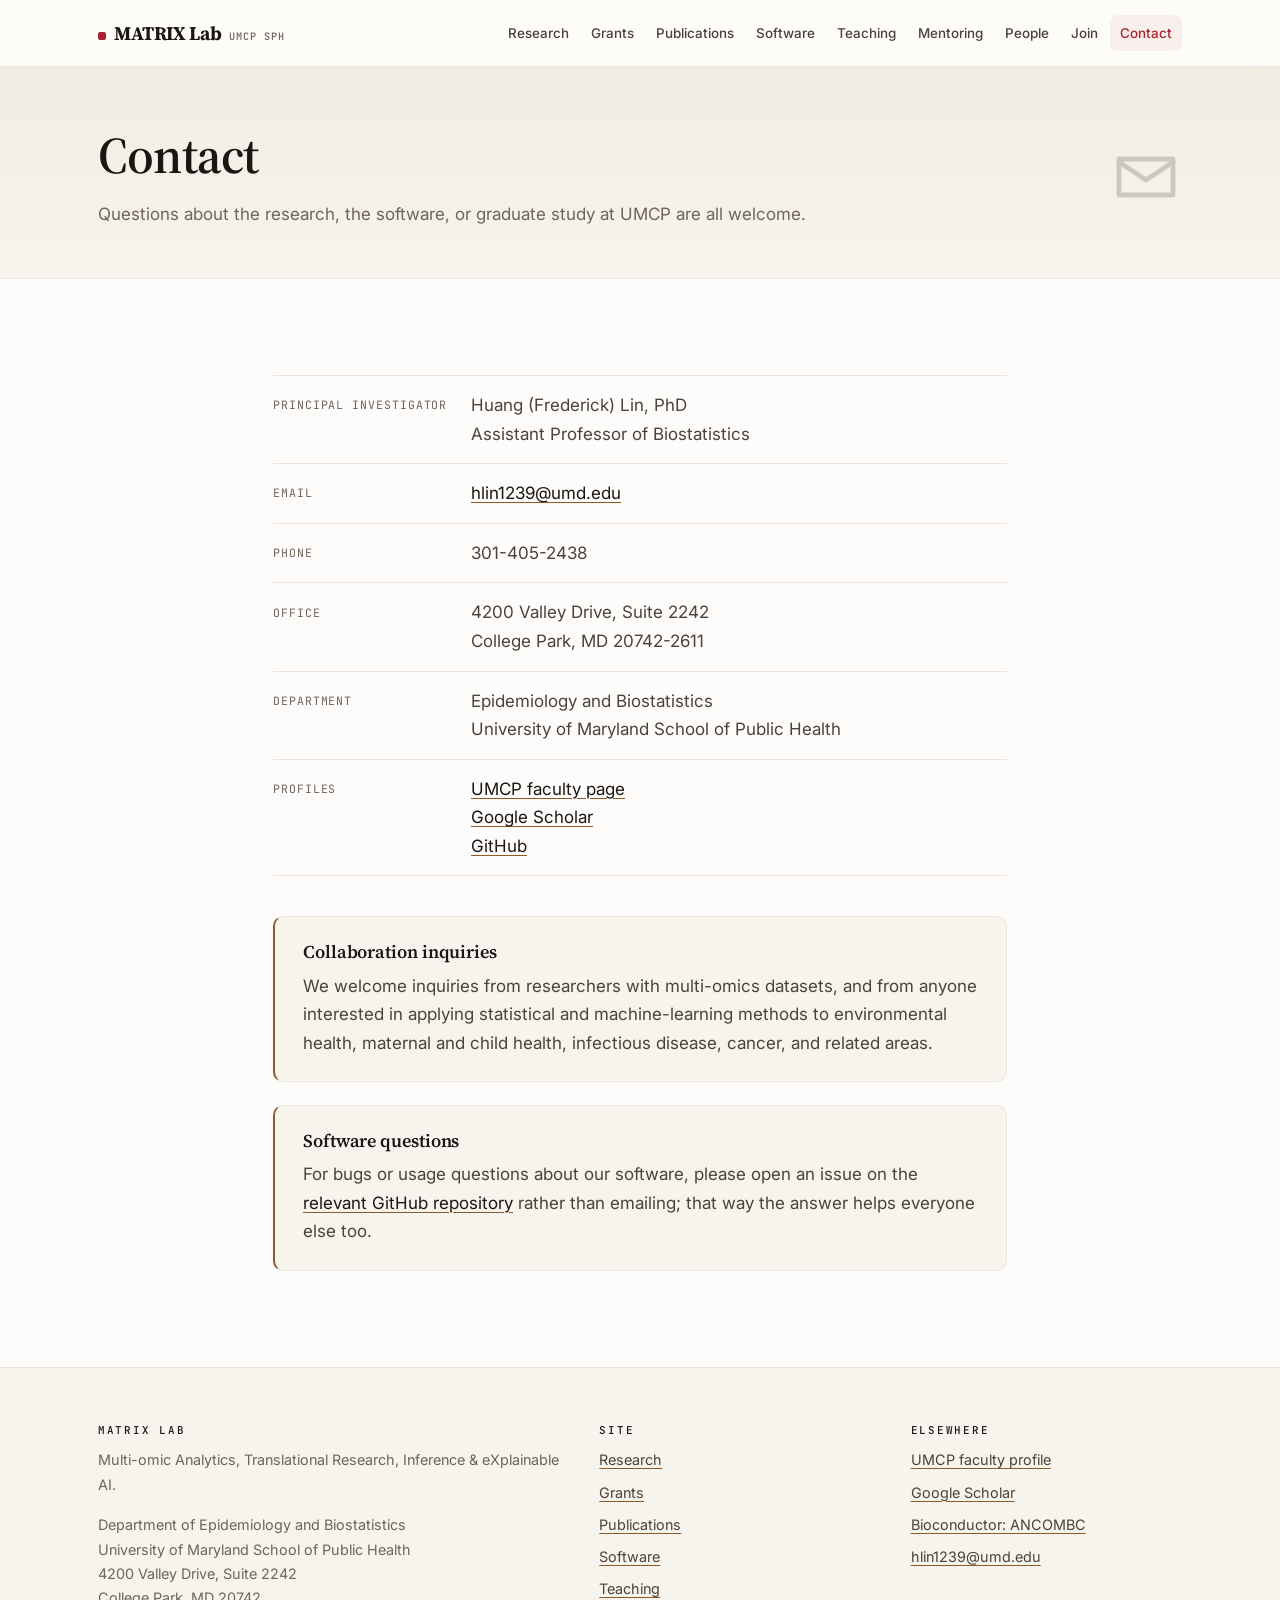
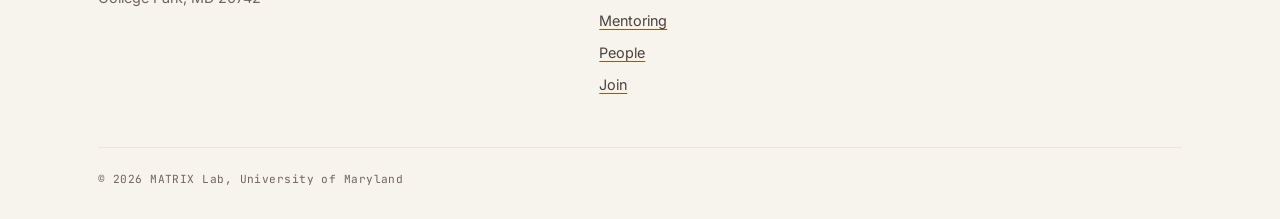
==== commit 4a721ab3: "Use UMCP rather than UMD for the university throughout the site UMCP names the College Park campus s" ====
--- a/docs/contact.html
+++ b/docs/contact.html
@@ -36,7 +36,7 @@
 
 <header class="site-header">
   <div class="wrap nav">
-    <a class="brand" href="index.html"><span class="dot"></span>MATRIX Lab <small>UMD SPH</small></a>
+    <a class="brand" href="index.html"><span class="dot"></span>MATRIX Lab <small>UMCP SPH</small></a>
     <button class="nav-toggle" aria-expanded="false" aria-controls="nav-links" aria-label="Menu">&#9776;</button>
     <ul class="nav-links" id="nav-links">
       <li><a href="research.html">Research</a></li>
@@ -57,7 +57,7 @@
     <div class="wrap">
       <div>
         <h1>Contact</h1>
-        <p>Questions about the research, the software, or graduate study at UMD are all welcome.</p>
+        <p>Questions about the research, the software, or graduate study at UMCP are all welcome.</p>
       </div>
       <div class="page-mark" aria-hidden="true"><svg class="ic" viewBox="0 0 24 24"><use href="#ic-contact"/></svg></div>
     </div>
@@ -72,7 +72,7 @@
         <div><span class="k">Office</span><span>4200 Valley Drive, Suite 2242<br>College Park, MD 20742-2611</span></div>
         <div><span class="k">Department</span><span>Epidemiology and Biostatistics<br>University of Maryland School of Public Health</span></div>
         <div><span class="k">Profiles</span><span>
-          <a href="https://sph.umd.edu/people/huang-lin">UMD faculty page</a><br>
+          <a href="https://sph.umd.edu/people/huang-lin">UMCP faculty page</a><br>
           <a href="https://scholar.google.com/citations?user=ysKnF2EAAAAJ&amp;hl=en">Google Scholar</a><br>
           <a href="https://github.com/FrederickHuangLin">GitHub</a>
         </span></div>
@@ -126,7 +126,7 @@
       <div>
         <h4>Elsewhere</h4>
         <ul>
-          <li><a href="https://sph.umd.edu/people/huang-lin">UMD faculty profile</a></li>
+          <li><a href="https://sph.umd.edu/people/huang-lin">UMCP faculty profile</a></li>
           <li><a href="https://scholar.google.com/citations?user=ysKnF2EAAAAJ&amp;hl=en">Google Scholar</a></li>
           <li><a href="https://www.bioconductor.org/packages/ANCOMBC/">Bioconductor: ANCOMBC</a></li>
           <li><a href="mailto:hlin1239@umd.edu">hlin1239@umd.edu</a></li>
--- a/docs/assets/css/style.css
+++ b/docs/assets/css/style.css
@@ -546,18 +546,21 @@
 .touch-layer.lit { opacity: 1; }
 
 /* Every placement is carried by the transform, so each stroke is centred on
-   the SVG origin and fill-box turns it about itself. The morph is long and
-   eased at both ends: a reorganisation, not a move.
+   the SVG origin and fill-box turns it about itself. The morph is eased at
+   both ends: a reorganisation, not a move. Its duration is the MORPH constant
+   in hero.js, which schedules the cycle around it; the two are one number and
+   have to be changed together.
    No will-change: promoting three hundred strokes to their own compositor
    layers costs far more than it saves. */
 .touch-layer rect {
   transform-box: fill-box; transform-origin: center;
-  transition: transform 5s cubic-bezier(.65, 0, .35, 1);
+  transition: transform 3s cubic-bezier(.65, 0, .35, 1);
   animation-timing-function: ease-in-out;
   animation-iteration-count: infinite;
   animation-direction: alternate;
 }
-/* The arrival is quicker than a morph; a five-second entrance reads as a stall. */
+/* The arrival is quicker than a morph: an entrance that takes as long as a
+   reorganisation reads as a stall. */
 .touch-layer.arriving rect { transition-duration: 1.6s; }
 /* A return visit puts the strokes straight into the matrix with no travel. */
 .touch-layer.instant rect { transition: none; }
